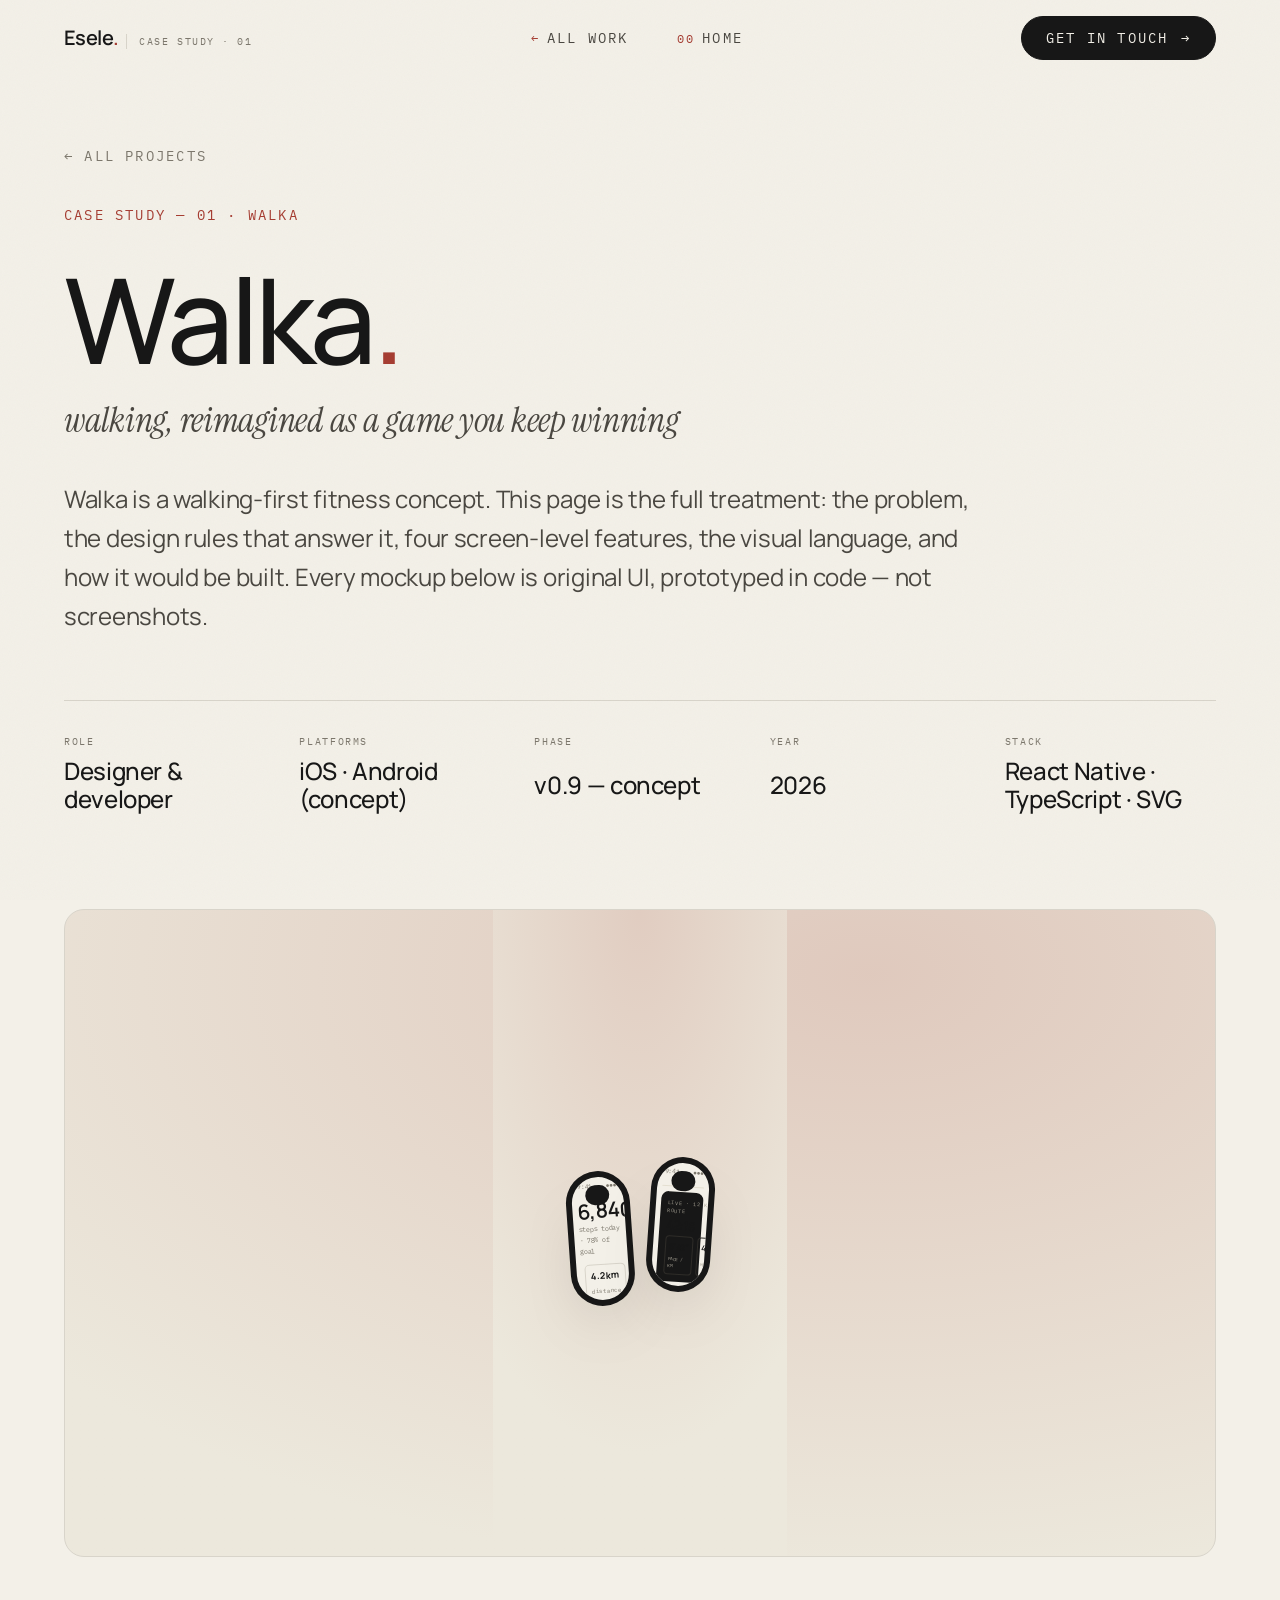
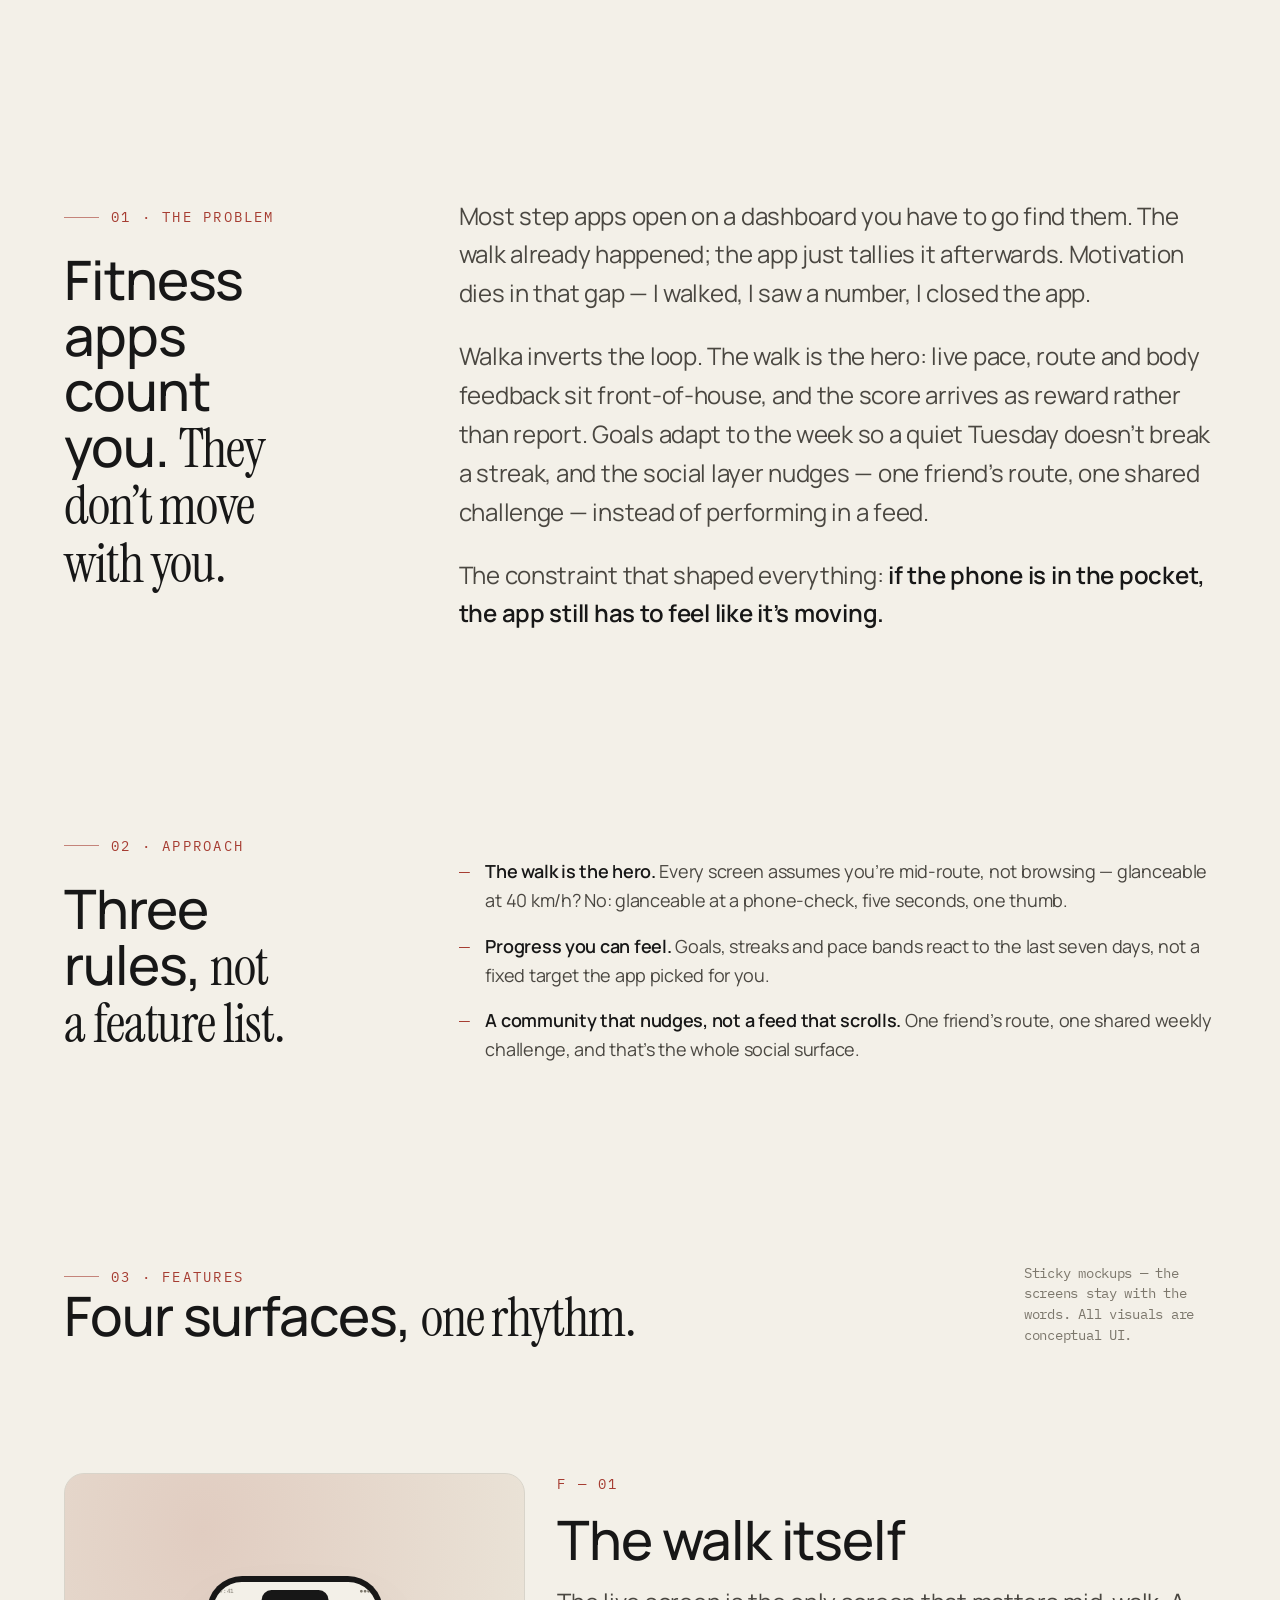
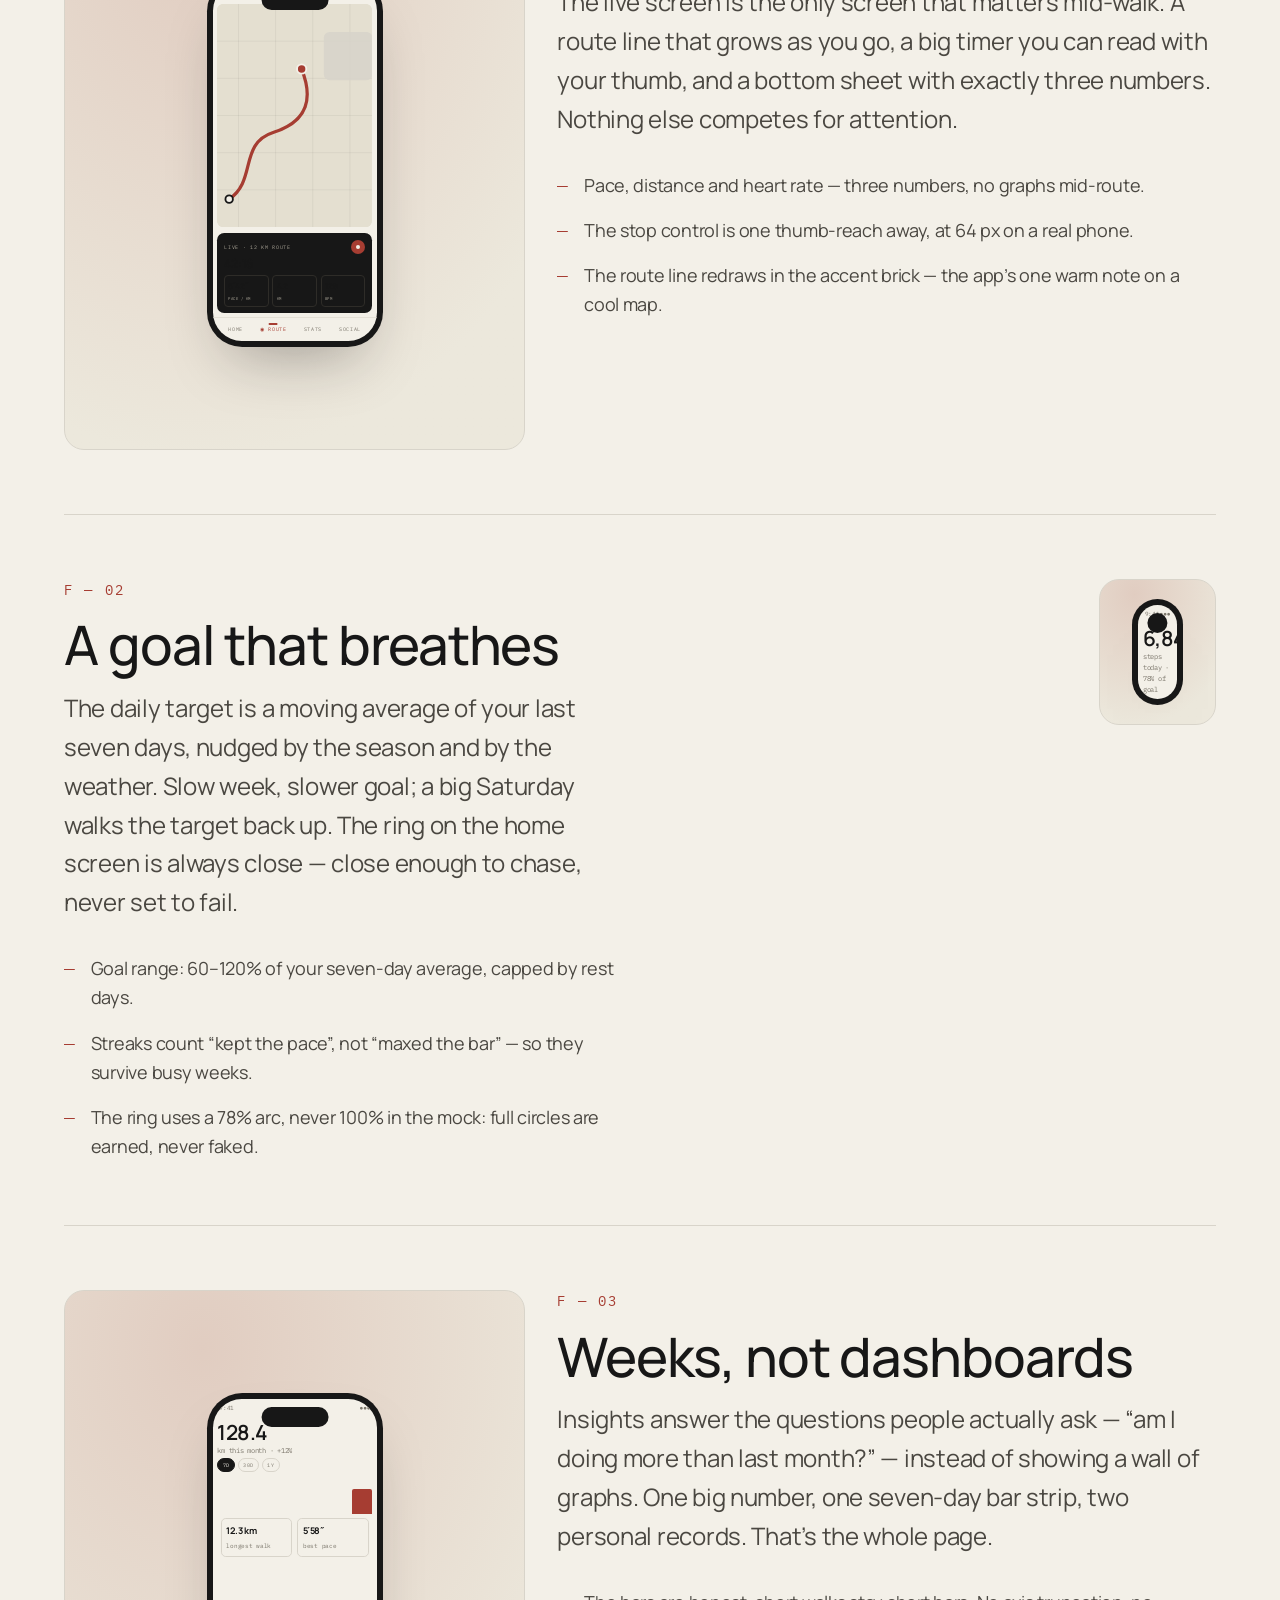
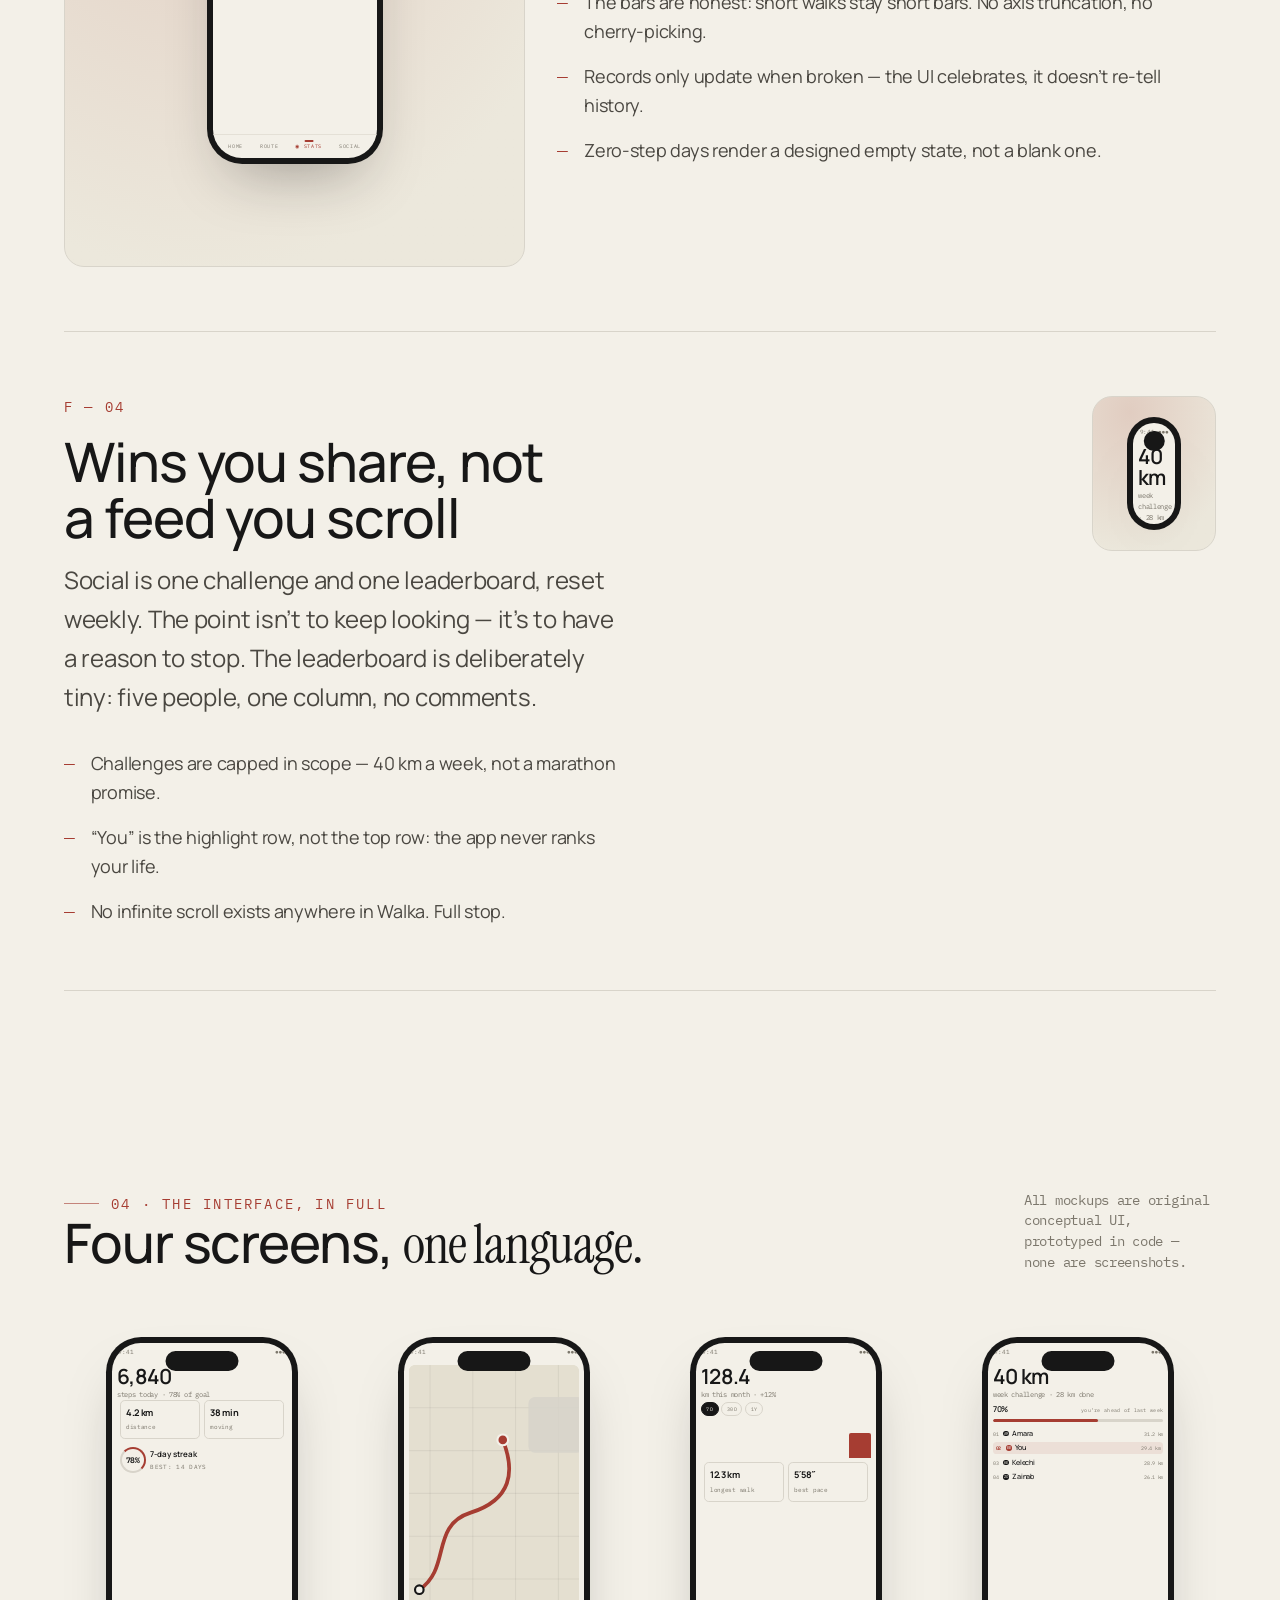
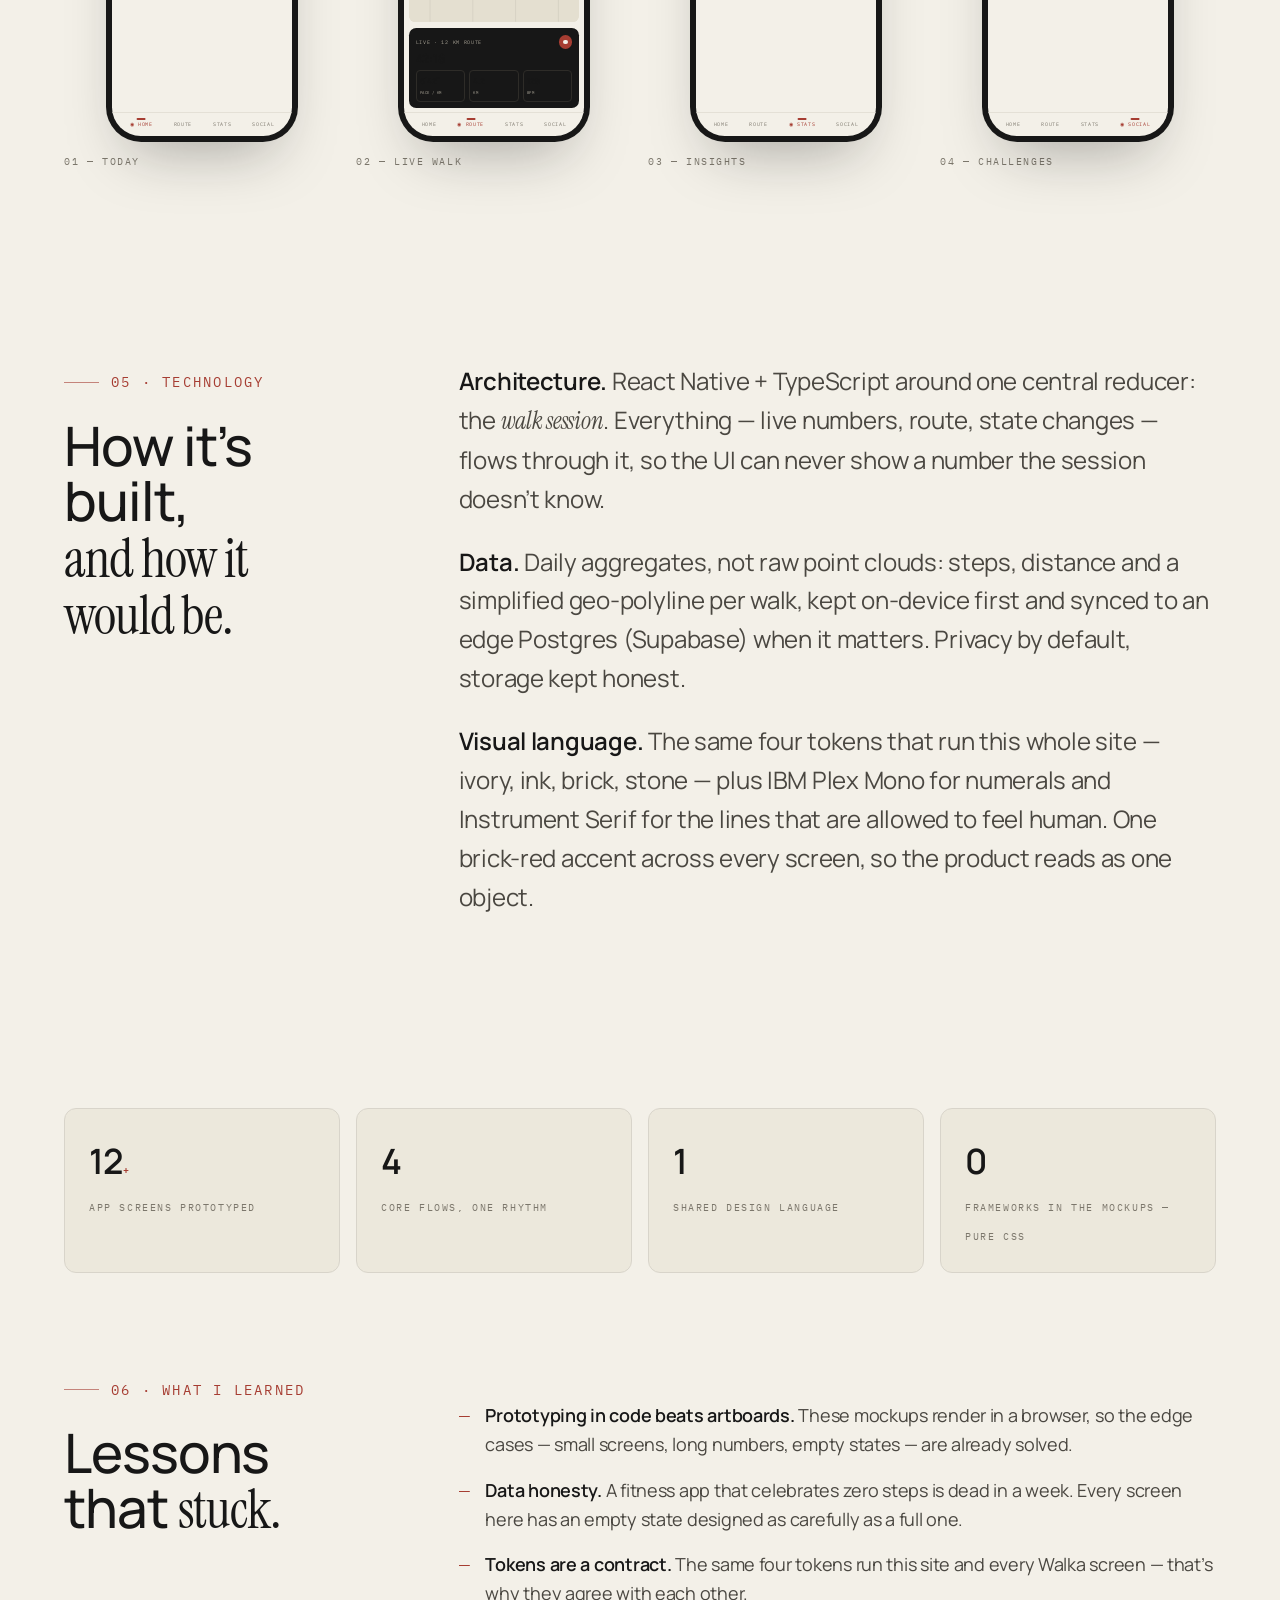
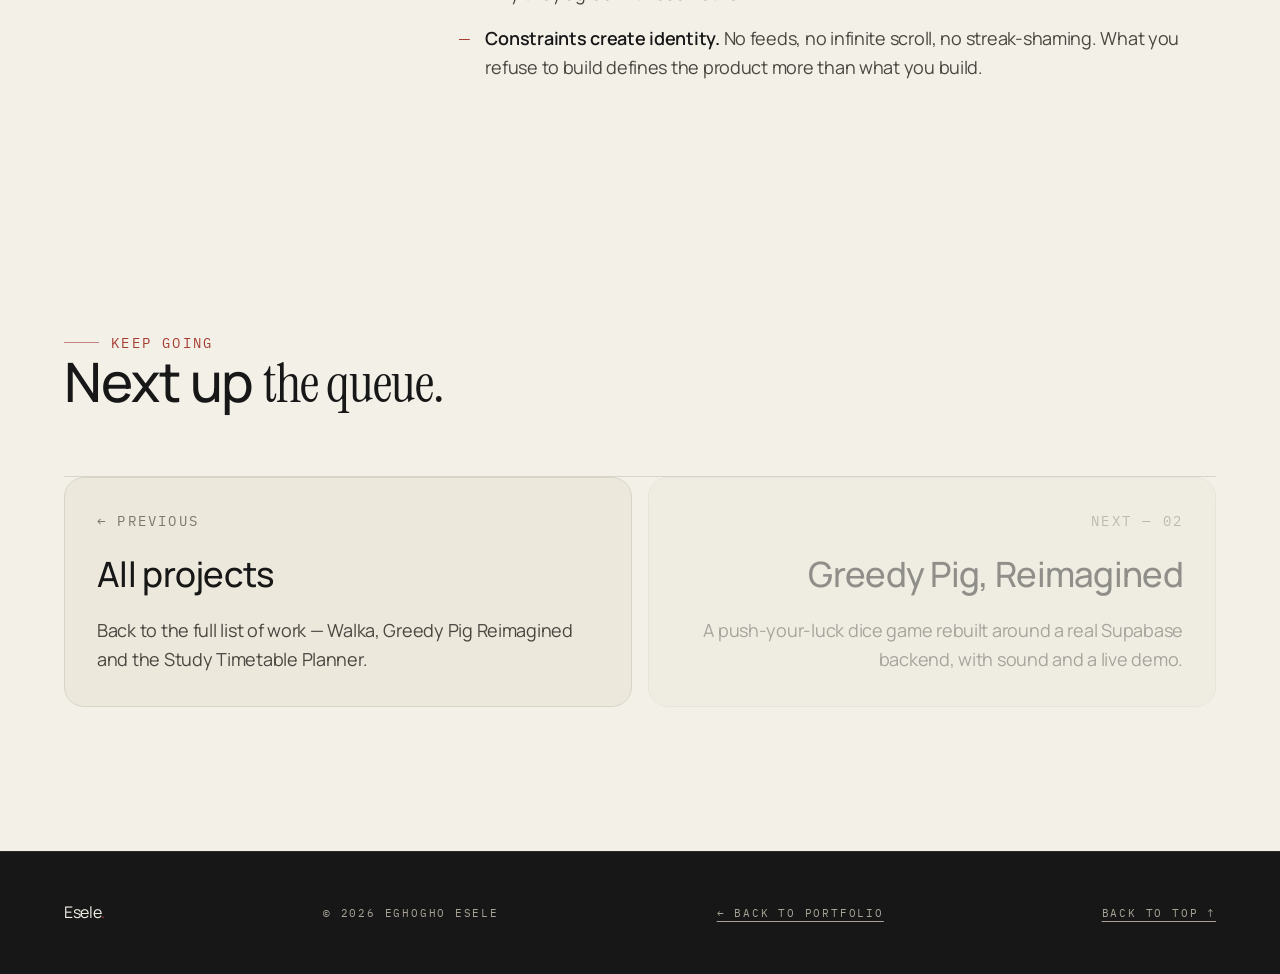
==== walka.html @ 9f73aa6b "Full-portfolio" ====
<!doctype html>
<html lang="en">
<head>
  <meta charset="utf-8">
  <meta name="viewport" content="width=device-width, initial-scale=1">
  <title>Walka — Case Study · Eghogho Esele</title>
  <meta name="description" content="Walka: a walking-first fitness concept. Problem, approach, screen-level features, data language and a build plan — designed and prototyped in code by Eghogho Esele.">
  <meta name="author" content="Eghogho Esele">
  <meta name="theme-color" content="#F3F0E8">
  <meta property="og:title" content="Walka — a case study by Eghogho Esele">
  <meta property="og:description" content="Walking, reimagined as a game you keep winning.">
  <meta property="og:type" content="article">
  <link rel="icon" href="data:image/svg+xml,%3Csvg xmlns='http://www.w3.org/2000/svg' viewBox='0 0 64 64'%3E%3Crect width='64' height='64' rx='14' fill='%23171717'/%3E%3Ctext x='32' y='44' font-family='Georgia,serif' font-size='36' fill='%23F3F0E8' text-anchor='middle'%3EW%3C/text%3E%3Ccircle cx='47' cy='41' r='4' fill='%23A63D32'/%3E%3C/svg%3E">
  <link rel="preconnect" href="https://api.fontshare.com" crossorigin>
  <link rel="preconnect" href="https://fonts.googleapis.com">
  <link rel="preconnect" href="https://fonts.gstatic.com" crossorigin>
  <link href="https://api.fontshare.com/v2/css?f[]=general-sans,100..900" rel="stylesheet">
  <link href="https://fonts.googleapis.com/css2?family=IBM+Plex+Mono:wght@400;500&amp;family=Instrument+Serif&amp;family=Manrope:wght@400..700&amp;display=swap" rel="stylesheet">
  <link rel="stylesheet" href="css/main.css">
  <script src="js/main.js" defer></script>
</head>
<body>
  <a class="skip-link" href="#main">Skip to content</a>

  <!-- ═══════════ NAVIGATION ═══════════ -->
  <header class="nav" id="nav">
    <div class="nav__inner">
      <a class="logo" href="index.html" aria-label="Esele — home">
        <span class="logo__mark">Esele<span class="dot">.</span></span>
        <span class="logo__sub">Case study · 01</span>
      </a>
      <nav class="nav__links" aria-label="Primary">
        <a class="nav__link" href="index.html#work"><span class="n">←</span>All work</a>
        <a class="nav__link" href="index.html"><span class="n">00</span>Home</a>
      </nav>
      <div class="nav__cta">
        <a class="btn btn--sm" href="index.html#contact">Get in touch <span class="btn__arrow">→</span></a>
      </div>
      <button class="nav__burger" aria-expanded="false" aria-controls="menu" aria-label="Open menu">
        <span></span><span></span>
      </button>
    </div>
    <div class="nav__overlay" id="menu">
      <ol class="nav__menu">
        <li><a href="index.html"><span class="n">00</span>Home</a></li>
        <li><a href="index.html#work"><span class="n">01</span>All work</a></li>
        <li><a href="index.html#about"><span class="n">02</span>About</a></li>
        <li><a href="index.html#contact"><span class="n">03</span>Contact</a></li>
      </ol>
      <div class="nav__foot">
        <span data-live="email">hello@yourname.dev</span>
        <span>Walka — case study 01</span>
      </div>
    </div>
  </header>

  <main id="main">
    <!-- ═══════════ CASE-STUDY HERO ═══════════ -->
    <section class="section cs-hero" aria-labelledby="cs-title">
      <div class="container">
        <a class="crumb" href="index.html#work">← All projects</a>
        <div class="cs-hero__head reveal">
          <p class="eyebrow eyebrow--plain">Case study — 01 · Walka</p>
          <h1 id="cs-title">Walka<span class="accent">.</span></h1>
          <p class="cs-hero__sub">walking, reimagined as a game you keep winning</p>
          <p class="cs-hero__lede">Walka is a walking-first fitness concept. This page is the full treatment: the problem, the design rules that answer it, four screen-level features, the visual language, and how it would be built. Every mockup below is original UI, prototyped in code — not screenshots.</p>
        </div>
        <dl class="cs-facts reveal" data-delay="1">
          <div><dt>Role</dt><dd>Designer &amp; developer</dd></div>
          <div><dt>Platforms</dt><dd>iOS · Android (concept)</dd></div>
          <div><dt>Phase</dt><dd>v0.9 — concept</dd></div>
          <div><dt>Year</dt><dd>2026</dd></div>
          <div><dt>Stack</dt><dd>React Native · TypeScript · SVG</dd></div>
        </dl>
        <div class="cs-hero__media reveal" data-delay="2">
          <div class="mocks" aria-hidden="true">
            <div class="device device--tilt-l"><div class="device__screen ui">
              <p class="ui__bar"><span>9:41</span><span>●●●</span></p>
              <div class="ui__hero"><p class="big">6,840</p><p class="cap">steps today · 78% of goal</p></div>
              <div class="ui__row">
                <div class="ui__tile"><b>4.2 km</b><small>distance</small></div>
                <div class="ui__tile"><b>38 min</b><small>moving</small></div>
              </div>
              <div class="ui__row">
                <div class="ui__ring"><span>78%</span></div>
                <div class="ui__row-copy"><b>7-day streak</b><small>best: 14 days</small></div>
              </div>
              <div class="ui__tabs"><span class="on">◉&nbsp;Home</span><span>Route</span><span>Stats</span><span>Social</span></div>
            </div></div>
            <div class="device device--tilt-r"><div class="device__screen ui">
              <p class="ui__bar"><span>9:41</span><span>●●●</span></p>
              <div class="ui__map" aria-hidden="true">
                <svg viewBox="0 0 200 240" preserveAspectRatio="xMidYMid slice">
                  <rect width="200" height="240" fill="#E4DFD0"/>
                  <g stroke="#171717" stroke-opacity=".06">
                    <path d="M0 40h200M0 80h200M0 120h200M0 160h200M0 200h200"/>
                    <path d="M40 0v240M80 0v240M120 0v240M160 0v240"/>
                  </g>
                  <rect x="132" y="30" width="52" height="52" rx="6" fill="#D8D4CA" opacity=".85"/>
                  <path d="M30 210C60 190 40 150 78 138S120 100 108 70" fill="none" stroke="#A63D32" stroke-width="3.5" stroke-linecap="round"/>
                  <circle cx="30" cy="210" r="4" fill="#F3F0E8" stroke="#171717" stroke-width="2"/>
                  <circle cx="108" cy="70" r="5" fill="#A63D32" stroke="#F3F0E8" stroke-width="2"/>
                </svg>
              </div>
              <div class="ui__sheet">
                <div class="ui__sheet-top"><span class="ui__meta">live · 12 km route</span><span class="ui__stop"></span></div>
                <p class="t">42:18</p>
                <div class="ui__stats">
                  <div><b>6′42″</b><small>pace / km</small></div>
                  <div><b>4.2</b><small>km</small></div>
                  <div><b>128</b><small>bpm</small></div>
                </div>
              </div>
            </div></div>
          </div>
        </div>
      </div>
    </section>

    <!-- ═══════════ 01 · PROBLEM ═══════════ -->
    <section class="section section--tight">
      <div class="container">
        <div class="split reveal">
          <div class="split__label">
            <p class="eyebrow">01 · The problem</p>
            <h3>Fitness apps count you. <span class="serif">They don’t move with you.</span></h3>
          </div>
          <div class="split__body">
            <p>Most step apps open on a dashboard you have to go find them. The walk already happened; the app just tallies it afterwards. Motivation dies in that gap — I walked, I saw a number, I closed the app.</p>
            <p>Walka inverts the loop. The walk is the hero: live pace, route and body feedback sit front-of-house, and the score arrives as reward rather than report. Goals adapt to the week so a quiet Tuesday doesn’t break a streak, and the social layer nudges — one friend’s route, one shared challenge — instead of performing in a feed.</p>
            <p>The constraint that shaped everything: <strong>if the phone is in the pocket, the app still has to feel like it’s moving.</strong></p>
          </div>
        </div>
      </div>
    </section>

    <!-- ═══════════ 02 · APPROACH ═══════════ -->
    <section class="section section--tight">
      <div class="container">
        <div class="split reveal">
          <div class="split__label">
            <p class="eyebrow">02 · Approach</p>
            <h3>Three rules, <span class="serif">not a feature list.</span></h3>
          </div>
          <div class="split__body">
            <ul class="points">
              <li><span><strong>The walk is the hero.</strong> Every screen assumes you’re mid-route, not browsing — glanceable at 40&nbsp;km/h? No: glanceable at a phone-check, five seconds, one thumb.</span></li>
              <li><span><strong>Progress you can feel.</strong> Goals, streaks and pace bands react to the last seven days, not a fixed target the app picked for you.</span></li>
              <li><span><strong>A community that nudges, not a feed that scrolls.</strong> One friend’s route, one shared weekly challenge, and that’s the whole social surface.</span></li>
            </ul>
          </div>
        </div>
      </div>
    </section>

    <!-- ═══════════ 03 · FEATURES ═══════════ -->
    <section class="section section--tight" aria-label="Features">
      <div class="container">
        <div class="head reveal">
          <div>
            <p class="eyebrow">03 · Features</p>
            <h2>Four surfaces, <span class="serif">one rhythm.</span></h2>
          </div>
          <p class="head__note">Sticky mockups — the screens stay with the words. All visuals are conceptual UI.</p>
        </div>

        <!-- F1 — Live tracking -->
        <div class="feature reveal">
          <div class="feature__media">
            <div class="stage">
              <div class="device" aria-hidden="true"><div class="device__screen ui">
                <p class="ui__bar"><span>9:41</span><span>●●●</span></p>
                <div class="ui__map" aria-hidden="true">
                  <svg viewBox="0 0 200 240" preserveAspectRatio="xMidYMid slice">
                    <rect width="200" height="240" fill="#E4DFD0"/>
                    <g stroke="#171717" stroke-opacity=".06">
                      <path d="M0 40h200M0 80h200M0 120h200M0 160h200M0 200h200"/>
                      <path d="M40 0v240M80 0v240M120 0v240M160 0v240"/>
                    </g>
                    <rect x="132" y="30" width="52" height="52" rx="6" fill="#D8D4CA" opacity=".85"/>
                    <path d="M30 210C60 190 40 150 78 138S120 100 108 70" fill="none" stroke="#A63D32" stroke-width="3.5" stroke-linecap="round"/>
                    <circle cx="30" cy="210" r="4" fill="#F3F0E8" stroke="#171717" stroke-width="2"/>
                    <circle cx="108" cy="70" r="5" fill="#A63D32" stroke="#F3F0E8" stroke-width="2"/>
                  </svg>
                </div>
                <div class="ui__sheet">
                  <div class="ui__sheet-top"><span class="ui__meta">live · 12 km route</span><span class="ui__stop"></span></div>
                  <p class="t">42:18</p>
                  <div class="ui__stats">
                    <div><b>6′42″</b><small>pace / km</small></div>
                    <div><b>4.2</b><small>km</small></div>
                    <div><b>128</b><small>bpm</small></div>
                  </div>
                </div>
                <div class="ui__tabs"><span>Home</span><span class="on">◉&nbsp;Route</span><span>Stats</span><span>Social</span></div>
              </div></div>
            </div>
          </div>
          <div class="feature__copy">
            <p class="idx">F — 01</p>
            <h3>The walk itself</h3>
            <p>The live screen is the only screen that matters mid-walk. A route line that grows as you go, a big timer you can read with your thumb, and a bottom sheet with exactly three numbers. Nothing else competes for attention.</p>
            <ul class="points">
              <li><span>Pace, distance and heart rate — three numbers, no graphs mid-route.</span></li>
              <li><span>The stop control is one thumb-reach away, at 64&nbsp;px on a real phone.</span></li>
              <li><span>The route line redraws in the accent brick — the app’s one warm note on a cool map.</span></li>
            </ul>
          </div>
        </div>

        <!-- F2 — Adaptive goals -->
        <div class="feature feature--reverse reveal">
          <div class="feature__media">
            <div class="stage">
              <div class="device" aria-hidden="true"><div class="device__screen ui">
                <p class="ui__bar"><span>9:41</span><span>●●●</span></p>
                <div class="ui__hero"><p class="big">6,840</p><p class="cap">steps today · 78% of goal</p></div>
                <div class="ui__row">
                  <div class="ui__tile"><b>4.2 km</b><small>distance</small></div>
                  <div class="ui__tile"><b>38 min</b><small>moving</small></div>
                </div>
                <div class="ui__row">
                  <div class="ui__ring"><span>78%</span></div>
                  <div class="ui__row-copy"><b>7-day streak</b><small>best: 14 days</small></div>
                </div>
                <div class="ui__tabs"><span class="on">◉&nbsp;Home</span><span>Route</span><span>Stats</span><span>Social</span></div>
              </div></div>
            </div>
          </div>
          <div class="feature__copy">
            <p class="idx">F — 02</p>
            <h3>A goal that breathes</h3>
            <p>The daily target is a moving average of your last seven days, nudged by the season and by the weather. Slow week, slower goal; a big Saturday walks the target back up. The ring on the home screen is always close — close enough to chase, never set to fail.</p>
            <ul class="points">
              <li><span>Goal range: 60–120% of your seven-day average, capped by rest days.</span></li>
              <li><span>Streaks count “kept the pace”, not “maxed the bar” — so they survive busy weeks.</span></li>
              <li><span>The ring uses a 78% arc, never 100% in the mock: full circles are earned, never faked.</span></li>
            </ul>
          </div>
        </div>

        <!-- F3 — Insights -->
        <div class="feature reveal">
          <div class="feature__media">
            <div class="stage">
              <div class="device" aria-hidden="true"><div class="device__screen ui">
                <p class="ui__bar"><span>9:41</span><span>●●●</span></p>
                <div class="ui__hero"><p class="big">128.4</p><p class="cap">km this month · +12%</p></div>
                <div class="ui__chips" aria-hidden="true"><span class="on">7d</span><span>30d</span><span>1y</span></div>
                <div class="ui__chart" aria-hidden="true">
                  <i style="height:38%"></i><i style="height:64%"></i><i style="height:24%"></i><i style="height:82%"></i><i style="height:52%"></i><i style="height:96%"></i><i class="now" style="height:70%"></i>
                </div>
                <div class="ui__row">
                  <div class="ui__tile"><b>12.3 km</b><small>longest walk</small></div>
                  <div class="ui__tile"><b>5′58″</b><small>best pace</small></div>
                </div>
                <div class="ui__tabs"><span>Home</span><span>Route</span><span class="on">◉&nbsp;Stats</span><span>Social</span></div>
              </div></div>
            </div>
          </div>
          <div class="feature__copy">
            <p class="idx">F — 03</p>
            <h3>Weeks, not dashboards</h3>
            <p>Insights answer the questions people actually ask — “am I doing more than last month?” — instead of showing a wall of graphs. One big number, one seven-day bar strip, two personal records. That’s the whole page.</p>
            <ul class="points">
              <li><span>The bars are honest: short walks stay short bars. No axis truncation, no cherry-picking.</span></li>
              <li><span>Records only update when broken — the UI celebrates, it doesn’t re-tell history.</span></li>
              <li><span>Zero-step days render a designed empty state, not a blank one.</span></li>
            </ul>
          </div>
        </div>

        <!-- F4 — Social -->
        <div class="feature feature--reverse reveal">
          <div class="feature__media">
            <div class="stage">
              <div class="device" aria-hidden="true"><div class="device__screen ui">
                <p class="ui__bar"><span>9:41</span><span>●●●</span></p>
                <div class="ui__hero"><p class="big">40 km</p><p class="cap">week challenge · 28 km done</p></div>
                <div class="ui__prog" aria-hidden="true"><div class="lbl"><b>70%</b><span>you’re ahead of last week</span></div><div class="ui__line"></div></div>
                <div class="ui__chips" aria-hidden="true"><span class="on">Challenge</span><span>Friends</span></div>
                <ul class="ui__lb" aria-hidden="true">
                  <li><span class="r">01</span><span class="ini">AM</span><span class="nm">Amara</span><span class="km">31.2 km</span></li>
                  <li><span class="r">02</span><span class="ini">KE</span><span class="nm">Kelechi</span><span class="km">29.8 km</span></li>
                  <li class="you"><span class="r">03</span><span class="ini">EE</span><span class="nm">You</span><span class="km">28.4 km</span></li>
                  <li><span class="r">04</span><span class="ini">ZO</span><span class="nm">Zainab</span><span class="km">26.1 km</span></li>
                </ul>
                <div class="ui__tabs"><span>Home</span><span>Route</span><span>Stats</span><span class="on">◉&nbsp;Social</span></div>
              </div></div>
            </div>
          </div>
          <div class="feature__copy">
            <p class="idx">F — 04</p>
            <h3>Wins you share, not a feed you scroll</h3>
            <p>Social is one challenge and one leaderboard, reset weekly. The point isn’t to keep looking — it’s to have a reason to stop. The leaderboard is deliberately tiny: five people, one column, no comments.</p>
            <ul class="points">
              <li><span>Challenges are capped in scope — 40&nbsp;km a week, not a marathon promise.</span></li>
              <li><span>“You” is the highlight row, not the top row: the app never ranks your life.</span></li>
              <li><span>No infinite scroll exists anywhere in Walka. Full stop.</span></li>
            </ul>
          </div>
        </div>
      </div>
    </section>

    <!-- ═══════════ 04 · SCREEN GALLERY ═══════════ -->
    <section class="section section--tight" aria-label="Screen gallery">
      <div class="container">
        <div class="head reveal">
          <div>
            <p class="eyebrow">04 · The interface, in full</p>
            <h2>Four screens, <span class="serif">one language.</span></h2>
          </div>
          <p class="head__note">All mockups are original conceptual UI, prototyped in code — none are screenshots.</p>
        </div>
        <div class="gallery reveal">
          <figure aria-hidden="true">
            <div class="device"><div class="device__screen ui">
              <p class="ui__bar"><span>9:41</span><span>●●●</span></p>
              <div class="ui__hero"><p class="big">6,840</p><p class="cap">steps today · 78% of goal</p></div>
              <div class="ui__row"><div class="ui__tile"><b>4.2 km</b><small>distance</small></div><div class="ui__tile"><b>38 min</b><small>moving</small></div></div>
              <div class="ui__row"><div class="ui__ring"><span>78%</span></div><div class="ui__row-copy"><b>7-day streak</b><small>best: 14 days</small></div></div>
              <div class="ui__tabs"><span class="on">◉&nbsp;Home</span><span>Route</span><span>Stats</span><span>Social</span></div>
            </div></div>
            <figcaption>01 — Today</figcaption>
          </figure>
          <figure aria-hidden="true">
            <div class="device"><div class="device__screen ui">
              <p class="ui__bar"><span>9:41</span><span>●●●</span></p>
              <div class="ui__map" aria-hidden="true">
                <svg viewBox="0 0 200 240" preserveAspectRatio="xMidYMid slice">
                  <rect width="200" height="240" fill="#E4DFD0"/>
                  <g stroke="#171717" stroke-opacity=".06">
                    <path d="M0 40h200M0 80h200M0 120h200M0 160h200M0 200h200"/>
                    <path d="M40 0v240M80 0v240M120 0v240M160 0v240"/>
                  </g>
                  <rect x="132" y="30" width="52" height="52" rx="6" fill="#D8D4CA" opacity=".85"/>
                  <path d="M30 210C60 190 40 150 78 138S120 100 108 70" fill="none" stroke="#A63D32" stroke-width="3.5" stroke-linecap="round"/>
                  <circle cx="30" cy="210" r="4" fill="#F3F0E8" stroke="#171717" stroke-width="2"/>
                  <circle cx="108" cy="70" r="5" fill="#A63D32" stroke="#F3F0E8" stroke-width="2"/>
                </svg>
              </div>
              <div class="ui__sheet">
                <div class="ui__sheet-top"><span class="ui__meta">live · 12 km route</span><span class="ui__stop"></span></div>
                <p class="t">42:18</p>
                <div class="ui__stats">
                  <div><b>6′42″</b><small>pace / km</small></div><div><b>4.2</b><small>km</small></div><div><b>128</b><small>bpm</small></div>
                </div>
              </div>
              <div class="ui__tabs"><span>Home</span><span class="on">◉&nbsp;Route</span><span>Stats</span><span>Social</span></div>
            </div></div>
            <figcaption>02 — Live walk</figcaption>
          </figure>
          <figure aria-hidden="true">
            <div class="device"><div class="device__screen ui">
              <p class="ui__bar"><span>9:41</span><span>●●●</span></p>
              <div class="ui__hero"><p class="big">128.4</p><p class="cap">km this month · +12%</p></div>
              <div class="ui__chips" aria-hidden="true"><span class="on">7d</span><span>30d</span><span>1y</span></div>
              <div class="ui__chart" aria-hidden="true">
                <i style="height:38%"></i><i style="height:64%"></i><i style="height:24%"></i><i style="height:82%"></i><i style="height:52%"></i><i style="height:96%"></i><i class="now" style="height:70%"></i>
              </div>
              <div class="ui__row"><div class="ui__tile"><b>12.3 km</b><small>longest walk</small></div><div class="ui__tile"><b>5′58″</b><small>best pace</small></div></div>
              <div class="ui__tabs"><span>Home</span><span>Route</span><span class="on">◉&nbsp;Stats</span><span>Social</span></div>
            </div></div>
            <figcaption>03 — Insights</figcaption>
          </figure>
          <figure aria-hidden="true">
            <div class="device"><div class="device__screen ui">
              <p class="ui__bar"><span>9:41</span><span>●●●</span></p>
              <div class="ui__hero"><p class="big">40 km</p><p class="cap">week challenge · 28 km done</p></div>
              <div class="ui__prog" aria-hidden="true"><div class="lbl"><b>70%</b><span>you’re ahead of last week</span></div><div class="ui__line"></div></div>
              <ul class="ui__lb" aria-hidden="true">
                <li><span class="r">01</span><span class="ini">AM</span><span class="nm">Amara</span><span class="km">31.2 km</span></li>
                <li class="you"><span class="r">02</span><span class="ini">EE</span><span class="nm">You</span><span class="km">29.4 km</span></li>
                <li><span class="r">03</span><span class="ini">KE</span><span class="nm">Kelechi</span><span class="km">28.9 km</span></li>
                <li><span class="r">04</span><span class="ini">ZO</span><span class="nm">Zainab</span><span class="km">26.1 km</span></li>
              </ul>
              <div class="ui__tabs"><span>Home</span><span>Route</span><span>Stats</span><span class="on">◉&nbsp;Social</span></div>
            </div></div>
            <figcaption>04 — Challenges</figcaption>
          </figure>
        </div>
      </div>
    </section>

    <!-- ═══════════ 05 · TECHNOLOGY ═══════════ -->
    <section class="section section--tight">
      <div class="container">
        <div class="split reveal">
          <div class="split__label">
            <p class="eyebrow">05 · Technology</p>
            <h3>How it’s built, <span class="serif">and how it would be.</span></h3>
          </div>
          <div class="split__body">
            <p><strong>Architecture.</strong> React Native + TypeScript around one central reducer: the <em>walk session</em>. Everything — live numbers, route, state changes — flows through it, so the UI can never show a number the session doesn’t know.</p>
            <p><strong>Data.</strong> Daily aggregates, not raw point clouds: steps, distance and a simplified geo-polyline per walk, kept on-device first and synced to an edge Postgres (Supabase) when it matters. Privacy by default, storage kept honest.</p>
            <p><strong>Visual language.</strong> The same four tokens that run this whole site — ivory, ink, brick, stone — plus IBM Plex Mono for numerals and Instrument Serif for the lines that are allowed to feel human. One brick-red accent across every screen, so the product reads as one object.</p>
          </div>
        </div>
      </div>
    </section>

    <!-- ═══════════ 06 · WHAT I LEARNED ═══════════ -->
    <section class="section section--tight">
      <div class="container">
        <div class="stats reveal" aria-label="By the numbers">
          <div class="stat"><b>12<span class="accent">+</span></b><span>App screens prototyped</span></div>
          <div class="stat"><b>4</b><span>Core flows, one rhythm</span></div>
          <div class="stat"><b>1</b><span>Shared design language</span></div>
          <div class="stat"><b>0</b><span>Frameworks in the mockups — pure CSS</span></div>
        </div>
        <div class="split reveal" data-delay="1" style="margin-top:var(--sp-9)">
          <div class="split__label">
            <p class="eyebrow">06 · What I learned</p>
            <h3>Lessons that <span class="serif">stuck.</span></h3>
          </div>
          <div class="split__body">
            <ul class="points">
              <li><span><strong>Prototyping in code beats artboards.</strong> These mockups render in a browser, so the edge cases — small screens, long numbers, empty states — are already solved.</span></li>
              <li><span><strong>Data honesty.</strong> A fitness app that celebrates zero steps is dead in a week. Every screen here has an empty state designed as carefully as a full one.</span></li>
              <li><span><strong>Tokens are a contract.</strong> The same four tokens run this site and every Walka screen — that’s why they agree with each other.</span></li>
              <li><span><strong>Constraints create identity.</strong> No feeds, no infinite scroll, no streak-shaming. What you refuse to build defines the product more than what you build.</span></li>
            </ul>
          </div>
        </div>
      </div>
    </section>

    <!-- ═══════════ NEXT / PREVIOUS NAV ═══════════ -->
    <section class="section" aria-label="Project navigation">
      <div class="container">
        <div class="head reveal">
          <div>
            <p class="eyebrow">Keep going</p>
            <h2>Next up <span class="serif">the queue.</span></h2>
          </div>
        </div>
        <nav class="cs-nav reveal" aria-label="Project navigation">
          <a class="cs-nav__link" href="index.html#work">
            <p class="tag">← Previous</p>
            <h3>All projects</h3>
            <p class="card__desc">Back to the full list of work — Walka, Greedy Pig Reimagined and the Study Timetable Planner.</p>
          </a>
          <a class="cs-nav__link cs-nav__next" data-live="greedypig" href="#">
            <p class="tag">Next — 02</p>
            <h3>Greedy Pig, Reimagined</h3>
            <p class="card__desc">A push-your-luck dice game rebuilt around a real Supabase backend, with sound and a live demo.</p>
          </a>
        </nav>
      </div>
    </section>
  </main>

  <!-- ═══════════ FOOTER ═══════════ -->
  <footer class="footer">
    <div class="container">
      <div class="footer__inner">
        <p class="footer__brand">Esele<span class="dot">.</span></p>
        <p>© <span data-year>2026</span> Eghogho Esele</p>
        <p><a href="index.html">← Back to portfolio</a></p>
        <a href="#nav">Back to top ↑</a>
      </div>
    </div>
  </footer>
</body>
</html>
---- css/main.css ----
/* ==========================================================================
   EGHOGHO ESELE — Portfolio · Design System
   A single source of truth for every page. Two files share this:
   index.html (home) and walka.html (case study).
   --------------------------------------------------------------------------
   Sections
   01  Tokens (colour / type / space / radius / shadow / motion)
   02  Reset & base
   03  Typography utilities
   04  Layout & primitives (container, section, buttons, labels, hairlines)
   05  Navigation (desktop + mobile overlay)
   06  Hero
   07  About
   08  Projects (list + cards + device mockups)
   09  Skills / interests
   10  Education
   11  Experience timeline
   12  Contact + socials + footer
   13  Walka case-study specifics
   14  Motion (scroll reveal, hover, focus, reduced-motion)
   15  Responsive art direction
   ========================================================================== */


/* ==========================================================================
   01 · TOKENS
   ========================================================================== */
:root{
  /* ---- Colour · warm editorial system ---- */
  --bg:            #F3F0E8;   /* primary background · warm ivory */
  --bg-2:         #ECE8DC;   /* secondary background · deeper ivory */
  --bg-3:         #E4DfD0;   /* muted surface · raised cards */
  --ink:          #171717;   /* primary text · deep charcoal */
  --ink-soft:     #4A4741;   /* secondary text */
  --ink-faint:    #7C776C;   /* tertiary / meta text */
  --accent:       #A63D32;   /* brick red · the single accent */
  --accent-soft:  #C2564A;   /* lighter accent (hover on light) */
  --accent-deep:  #7A2A21;   /* deep accent (hover on dark / pressed) */
  --line:         #D8D4CA;   /* stone · hairlines on light */
  --line-soft:    #E4E0D6;   /* softer hairline */
  --line-dark:    #2E2C28;   /* hairline on dark */
  --on-dark:      #F3F0E8;    /* text on ink */
  --on-dark-soft: #A8A396;    /* secondary text on ink */
  --on-dark-faint:#6E6A60;

  /* ---- Typography ---- */
  --font-display: "General Sans", "Satoshi", "Manrope", ui-sans-serif, system-ui, sans-serif;
  --font-body:    "Manrope", ui-sans-serif, system-ui, -apple-system, sans-serif;
  --font-serif:   "Instrument Serif", "Georgia", serif;
  --font-mono:    "IBM Plex Mono", ui-monospace, "SFMono-Regular", monospace;

  /* Fluid scale */
  --step--1: clamp(0.75rem, 0.72rem + 0.18vw, 0.875rem);   /* meta / labels */
  --step-0:  clamp(1rem,  0.94rem + 0.30vw, 1.125rem);     /* body */
  --step-1:  clamp(1.25rem, 1.15rem + 0.5vw, 1.5rem);      /* subheads */
  --step-2:  clamp(1.6rem, 1.3rem + 1.1vw, 2.25rem);       /* h3 */
  --step-3:  clamp(2.15rem, 1.6rem + 2.4vw, 3.4rem);       /* h2 / section */
  --step-4:  clamp(2.75rem, 1.9rem + 4.2vw, 5.25rem);      /* h1 / hero */
  --step-5:  clamp(3.6rem, 2.2rem + 6.5vw, 7.5rem);        /* display splash */

  /* ---- Rhythm ---- */
  --lh-display: 1.02;
  --lh-tight:   1.15;
  --lh-body:    1.62;
  --lh-mono:    1.5;
  --ls-display: -0.02em;
  --ls-tight:   -0.015em;
  --ls-label:   0.16em;

  /* ---- Space (4px base) ---- */
  --sp-1: 0.25rem;
  --sp-2: 0.5rem;
  --sp-3: 0.75rem;
  --sp-4: 1rem;
  --sp-5: 1.5rem;
  --sp-6: 2rem;
  --sp-7: 3rem;
  --sp-8: 4rem;
  --sp-9: 6rem;
  --sp-10: 8.5rem;

  /* ---- Layout ---- */
  --measure: 68ch;
  --content: 80rem;
  --gutter: clamp(1.5rem, 5vw, 4rem);
  --section-y: clamp(5rem, 12vw, 9rem);

  /* ---- Shape ---- */
  --r-none: 0;
  --r-xs: 3px;
  --r-sm: 6px;
  --r-md: 12px;
  --r-lg: 20px;
  --r-full: 999px;

  /* ---- Elevation ---- */
  --shadow-sm: 0 1px 2px rgba(23,23,23,.06), 0 2px 6px rgba(23,23,23,.05);
  --shadow:    0 10px 30px -12px rgba(23,23,23,.22);
  --shadow-lg: 0 30px 60px -24px rgba(23,23,23,.35);

  /* ---- Motion ---- */
  --ease-out:   cubic-bezier(.19,1,.22,1);
  --ease-in-out:cubic-bezier(.65,0,.35,1);
  --ease-expo:  cubic-bezier(.16,1,.3,1);
  --dur-fast: 160ms;
  --dur:    320ms;
  --dur-slow:640ms;
}


/* ==========================================================================
   02 · RESET & BASE
   ========================================================================== */
*,*::before,*::after{box-sizing:border-box;margin:0;padding:0;}
html{
  -webkit-text-size-adjust:100%;
  scroll-behavior:smooth;
  scroll-padding-top: 6.5rem;
  -webkit-font-smoothing:antialiased;
  text-rendering:optimizeLegibility;
}
body{
  font-family:var(--font-body);
  font-size:var(--step-0);
  line-height:var(--lh-body);
  color:var(--ink);
  background:var(--bg);
  font-weight:400;
  letter-spacing:var(--ls-tight);
  overflow-x:hidden;
  -webkit-font-smoothing:antialiased;
}
img,svg,video{display:block;max-width:100%;}
ul[role="list"],ol[role="list"]{list-style:none;}
a{color:inherit;text-decoration:none;}
button{font:inherit;color:inherit;background:none;border:none;cursor:pointer;}
::selection{background:var(--accent);color:var(--bg);}

/* Grain — a hair of texture over the whole canvas (restrained) */
body::after{
  content:"";
  position:fixed; inset:0;
  z-index:9999;
  pointer-events:none;
  opacity:.035;
  mix-blend-mode:multiply;
  background-image:url("data:image/svg+xml,%3Csvg xmlns='http://www.w3.org/2000/svg' width='160' height='160'%3E%3Cfilter id='n'%3E%3CfeTurbulence type='fractalNoise' baseFrequency='0.85' numOctaves='3' stitchTiles='stitch'/%3E%3C/filter%3E%3Crect width='100%25' height='100%25' filter='url(%23n)'/%3E%3C/svg%3E");
}

/* Skip link */
.skip-link{
  position:fixed; top:var(--sp-4); left:var(--sp-4);
  z-index:100;
  padding:var(--sp-3) var(--sp-5);
  background:var(--ink); color:var(--bg);
  font-family:var(--font-mono); font-size:var(--step--1);
  border-radius:var(--r-sm);
  transform:translateY(-160%);
  transition:transform var(--dur) var(--ease-out);
}
.skip-link:focus{transform:translateY(0);}


/* ==========================================================================
   03 · TYPOGRAPHY UTILITIES
   ========================================================================== */
h1,h2,h3,h4{
  font-family:var(--font-display);
  font-weight:500;
  line-height:var(--lh-display);
  letter-spacing:var(--ls-display);
  text-wrap:balance;
}
p{max-width:var(--measure);}
.serif{font-family:var(--font-serif);font-weight:400;}
.mono{font-family:var(--font-mono);}
.eyebrow{
  font-family:var(--font-mono);
  font-size:var(--step--1);
  letter-spacing:var(--ls-label);
  text-transform:uppercase;
  color:var(--accent);
  display:inline-flex; align-items:center; gap:var(--sp-3);
}
.eyebrow::before{content:"";width:2.2rem;height:1px;background:var(--accent);opacity:.6;}
.eyebrow--plain::before{display:none;}

/* Accent word treatment — an editorial flourish */
.wordmark{font-family:var(--font-serif);font-weight:400;font-style:italic;}
.accent{color:var(--accent);}


/* ==========================================================================
   04 · LAYOUT & PRIMITIVES
   ========================================================================== */
.container{
  width:min(var(--content), 100% - (var(--gutter) * 2));
  margin-inline:auto;
}
.container--wide{width:min(96rem, 100% - (var(--gutter)*2));margin-inline:auto;}
.section{padding-block:var(--section-y);position:relative;}
.section--tight{padding-block:clamp(3.5rem,8vw,6rem);}
.head{
  display:flex; align-items:flex-end; justify-content:space-between;
  gap:var(--sp-5); flex-wrap:wrap;
  margin-bottom:var(--sp-8);
}
.head h2{font-size:var(--step-3);}
.head .head__note{
  font-family:var(--font-mono);
  font-size:var(--step--1);
  color:var(--ink-faint);
  max-width:24ch; line-height:var(--lh-mono);
}

/* hairline rule */
.rule{height:1px;background:var(--line);border:none;}
.rule--accent{background:var(--accent);}

/* ---------- Buttons ---------- */
.btn{
  display:inline-flex; align-items:center; gap:var(--sp-3);
  font-family:var(--font-mono);
  font-size:var(--step--1);
  letter-spacing:var(--ls-label);
  text-transform:uppercase;
  height:3.25rem;
  padding-inline:var(--sp-6);
  border-radius:var(--r-full);
  border:1px solid var(--ink);
  background:var(--ink);
  color:var(--bg);
  position:relative;
  overflow:hidden;
  transition:transform var(--dur-fast) var(--ease-out),
             background var(--dur-fast) var(--ease-out),
             color var(--dur-fast) var(--ease-out),
             border-color var(--dur-fast) var(--ease-out);
  will-change:transform;
}
.btn .btn__arrow{transition:transform var(--dur) var(--ease-out);}
.btn:hover{background:var(--accent);border-color:var(--accent);color:#fff;}
.btn:hover .btn__arrow{transform:translateX(4px);}
.btn:active{transform:translateY(1px);}

.btn--ghost{
  background:transparent; color:var(--ink); border-color:var(--ink);
}
.btn--ghost:hover{background:var(--ink);color:var(--bg);border-color:var(--ink);}
.btn--ghost:hover .btn__arrow{transform:translateX(4px);}

.btn--accent{background:var(--accent);border-color:var(--accent);color:#fff;}
.btn--accent:hover{background:var(--accent-deep);border-color:var(--accent-deep);}

/* On-dark variants */
.btn--light{background:var(--bg);border-color:var(--bg);color:var(--ink);}
.btn--light:hover{background:var(--accent);border-color:var(--accent);color:#fff;}
.btn--ghost-light{background:transparent;color:var(--on-dark);border-color:var(--line-dark);}
.btn--ghost-light:hover{background:var(--on-dark);color:var(--ink);border-color:var(--on-dark);}

.btn--sm{height:2.75rem;padding-inline:var(--sp-5);}
.btn:disabled{opacity:.4;cursor:not-allowed;}

/* ---------- Chips / labels ---------- */
.chip{
  display:inline-flex; align-items:center;
  font-family:var(--font-mono);
  font-size:var(--step--1);
  letter-spacing:.02em;
  padding:var(--sp-2) var(--sp-4);
  border:1px solid var(--line);
  border-radius:var(--r-full);
  background:var(--bg-2);
  color:var(--ink-soft);
  transition:border-color var(--dur-fast),background var(--dur-fast),color var(--dur-fast);
}
.chip:hover{border-color:var(--ink);color:var(--ink);}
.chip--accent{background:var(--ink);color:var(--bg);border-color:var(--ink);}
.tag{
  display:inline-block;
  font-family:var(--font-mono);
  font-size:var(--step--1);
  letter-spacing:var(--ls-label);
  text-transform:uppercase;
  color:var(--ink-faint);
}

/* focus ring — consistent interaction language */
a:focus-visible,.btn:focus-visible,.nav__link:focus-visible,
[tabindex]:focus-visible,.link:focus-visible{
  outline:2px solid var(--accent);
  outline-offset:3px;
  border-radius:var(--r-xs);
}


/* ==========================================================================
   05 · NAVIGATION
   ========================================================================== */
.nav{
  position:fixed; inset:0 0 auto 0;
  z-index:50;
  transition:background var(--dur) var(--ease-out),
             box-shadow var(--dur) var(--ease-out),
             border-color var(--dur) var(--ease-out);
  border-bottom:1px solid transparent;
}
.nav.is-scrolled{
  background:color-mix(in srgb, var(--bg) 82%, transparent);
  -webkit-backdrop-filter:blur(14px);
  backdrop-filter:blur(14px);
  border-bottom-color:var(--line-soft);
}
.nav__inner{
  display:flex; align-items:center; justify-content:space-between;
  height:4.75rem;
  width:min(var(--content),100% - (var(--gutter)*2));
  margin-inline:auto;
}

/* Wordmark */
.logo{display:flex;align-items:baseline;gap:var(--sp-2);z-index:2;}
.logo__mark{
  font-family:var(--font-display);
  font-weight:600; font-size:1.25rem;
  letter-spacing:-0.03em;
}
.logo__mark .dot{color:var(--accent);}
.logo__sub{
  font-family:var(--font-mono);
  font-size:.6rem; letter-spacing:var(--ls-label);
  text-transform:uppercase; color:var(--ink-faint);
  border-left:1px solid var(--line);
  padding-left:var(--sp-3);
}

/* Desktop links */
.nav__links{display:flex;align-items:center;gap:var(--sp-7);}
.nav__link{
  position:relative;
  font-family:var(--font-mono);
  font-size:var(--step--1);
  letter-spacing:var(--ls-label);
  text-transform:uppercase;
  color:var(--ink-soft);
  padding-block:var(--sp-2);
  transition:color var(--dur-fast);
}
.nav__link .n{color:var(--accent);margin-right:.45rem;font-size:.9em;}
.nav__link::after{
  content:"";position:absolute;left:0;bottom:0;height:1px;width:100%;
  background:var(--ink);transform:scaleX(0);transform-origin:left;
  transition:transform var(--dur) var(--ease-out);
}
.nav__link:hover,.nav__link[aria-current="true"]{color:var(--ink);}
.nav__link:hover::after,.nav__link[aria-current="true"]::after{transform:scaleX(1);}

.nav__cta{display:flex;align-items:center;gap:var(--sp-4);}

/* Hamburger (mobile) */
.nav__burger{display:none;z-index:60;flex-direction:column;gap:6px;padding:var(--sp-3);}
.nav__burger span{width:26px;height:2px;background:var(--ink);transition:transform var(--dur) var(--ease-out),opacity var(--dur);}
.nav.is-open .nav__burger span:nth-child(1){transform:translateY(4px) rotate(45deg);}
.nav.is-open .nav__burger span:nth-child(2){transform:translateY(-4px) rotate(-45deg);}
.nav.is-open .nav__burger{z-index:70;}

/* Mobile overlay menu */
.nav__overlay{
  position:fixed; inset:0; z-index:55;
  background:var(--ink); color:var(--on-dark);
  padding:calc(4.75rem + var(--sp-8)) var(--gutter) var(--sp-8);
  display:flex; flex-direction:column; justify-content:space-between;
  transform:translateY(-100%);
  transition:transform var(--dur-slow) var(--ease-expo);
  visibility:hidden;
}
.nav.is-open .nav__overlay{transform:translateY(0);visibility:visible;}
.nav__menu{display:flex;flex-direction:column;gap:var(--sp-2);list-style:none;}
.nav__menu a{
  display:flex; align-items:baseline; gap:var(--sp-4);
  font-family:var(--font-display); font-weight:500;
  font-size:var(--step-3); letter-spacing:var(--ls-display);
  padding-block:var(--sp-3);
  border-bottom:1px solid var(--line-dark);
  transition:padding-left var(--dur) var(--ease-out),color var(--dur-fast);
}
.nav__menu a .n{font-family:var(--font-mono);font-size:var(--step--1);color:var(--accent);}
.nav__menu a:hover{padding-left:var(--sp-4);color:#fff;}
.nav__foot{
  display:flex;justify-content:space-between;align-items:center;
  font-family:var(--font-mono);font-size:var(--step--1);
  color:var(--on-dark-soft);letter-spacing:var(--ls-label);text-transform:uppercase;
}

/* On a dark page (walka), the nav inverts when scrolled */
.nav--dark.is-scrolled{background:color-mix(in srgb, var(--ink) 82%, transparent);border-bottom-color:var(--line-dark);}
.nav--dark .logo__mark{color:var(--on-dark);}
.nav--dark .logo__mark .dot{color:var(--accent-soft);}
.nav--dark .logo__sub{color:var(--on-dark-faint);border-color:var(--line-dark);}
.nav--dark .nav__link{color:var(--on-dark-soft);}
.nav--dark .nav__link:hover,.nav--dark .nav__link[aria-current="true"]{color:var(--on-dark);}
.nav--dark .nav__link::after{background:var(--on-dark);}
.nav--dark .nav__burger span{background:var(--on-dark);}
.nav--dark .nav__cta .btn{display:none;}
.nav__overlay--light .nav__foot{color:var(--on-dark-soft);}


/* ==========================================================================
   06 · HERO
   ========================================================================== */
.hero{
  position:relative;
  padding-top:calc(4.75rem + var(--sp-9));
  padding-bottom:var(--section-y);
  overflow:hidden;
  isolation:isolate;
}
.hero__grid{
  display:grid; grid-template-columns:repeat(12,1fr);
  gap:var(--sp-4);
  align-items:end;
}
.hero__meta{grid-column:1/8;}
.hero__kicker{margin-bottom:var(--sp-6);}
.hero h1{
  font-size:var(--step-5);
  font-weight:500;
  line-height:var(--lh-display);
  letter-spacing:-0.03em;
}
.hero h1 .l2{
  display:block;
  font-family:var(--font-serif);
  font-style:italic; font-weight:400;
  color:var(--ink-soft);
  letter-spacing:-0.02em;
  margin-top:var(--sp-2);
}
.hero h1 .l2 .accent{color:var(--accent);}
.hero__lede{
  grid-column:8/13;
  font-size:var(--step-1);
  color:var(--ink-soft);
  line-height:var(--lh-tight);
  max-width:34ch;
}
.hero__scroll{
  position:absolute; left:50%; transform:translateX(-50%);
  width:min(var(--content), 100% - (var(--gutter) * 2));
  bottom:var(--sp-6);
  display:flex; align-items:center; gap:var(--sp-4);
  font-family:var(--font-mono);font-size:var(--step--1);
  letter-spacing:var(--ls-label);text-transform:uppercase;color:var(--ink-faint);
}
.hero__scroll .arrow{
  width:1px;height:34px;background:var(--line);position:relative;overflow:hidden;
}
.hero__scroll .arrow::after{
  content:"";position:absolute;inset:0;background:var(--accent);
  animation:scrolldrop 2.2s var(--ease-in-out) infinite;
}
@keyframes scrolldrop{0%{transform:translateY(-100%);}50%,100%{transform:translateY(100%);}}

/* subtle compositional accent: an arc + grain block, editorial */
.hero__compo{
  position:absolute; top:calc(4.75rem + var(--sp-5)); right:var(--gutter);
  width:min(20rem,34vw); aspect-ratio:1;
  border:1px solid var(--line); border-radius:var(--r-full);
  z-index:-1;
}
.hero__compo::before{
  content:"";position:absolute;inset:0;border-radius:var(--r-full);
  background:
    radial-gradient(120% 120% at 80% 0%, color-mix(in srgb,var(--accent) 20%,transparent), transparent 55%);
  opacity:.5;
}
.hero__compo__label{
  position:absolute;bottom:var(--sp-4);left:50%;transform:translateX(-50%);
  font-family:var(--font-mono);font-size:.6rem;letter-spacing:var(--ls-label);
  text-transform:uppercase;color:var(--ink-faint);white-space:nowrap;
}

/* Hero strip / ticker */
.strip{
  border-top:1px solid var(--line);
  border-bottom:1px solid var(--line);
  background:var(--bg-2);
  overflow:hidden;
  padding-block:var(--sp-4);
}
.strip__row{
  display:flex; gap:var(--sp-8); white-space:nowrap;
  font-family:var(--font-mono);font-size:var(--step--1);
  letter-spacing:var(--ls-label);text-transform:uppercase;color:var(--ink-soft);
  animation:marquee 32s linear infinite;
}
.strip__row span{display:inline-flex;gap:var(--sp-8);}
.strip__row .sep{color:var(--accent);}
@keyframes marquee{to{transform:translateX(-50%);}}
.strip--static .strip__row{animation:none;}


/* ==========================================================================
   07 · ABOUT
   ========================================================================== */
.about__grid{display:grid;grid-template-columns:repeat(12,1fr);gap:var(--sp-6);}
.about__aside{grid-column:1/4;}
.about__aside .eyebrow{margin-bottom:var(--sp-5);}
.about__body{grid-column:5/13;}
.about__body p + p{margin-top:var(--sp-5);}
.about__body .lead{
  font-family:var(--font-display);font-weight:500;
  font-size:var(--step-2);line-height:var(--lh-tight);letter-spacing:var(--ls-tight);
  color:var(--ink);
}
.about__body p{color:var(--ink-soft);}
.about__body p strong{color:var(--ink);font-weight:600;}

/* Portrait panel — a designed object, not a photo of a person */
.portrait{
  margin-top:var(--sp-6);
  position:relative; aspect-ratio:4/5; max-width:16rem;
  border-radius:var(--r-md); overflow:hidden;
  background:
    linear-gradient(160deg, var(--bg-3) 0%, var(--bg-2) 60%);
  border:1px solid var(--line);
  display:grid; place-items:center;
}
.portrait__mono{
  font-family:var(--font-display);font-weight:600;
  font-size:5rem;letter-spacing:-0.04em;color:var(--ink);
}
.portrait__mono .accent{color:var(--accent);}
.portrait__grid{
  position:absolute;inset:0;
  background-image:
    linear-gradient(var(--line-soft) 1px,transparent 1px),
    linear-gradient(90deg,var(--line-soft) 1px,transparent 1px);
  background-size:22% 22%;
  opacity:.5;
}
.portrait__tag{
  position:absolute;left:var(--sp-4);bottom:var(--sp-4);
  font-family:var(--font-mono);font-size:.6rem;letter-spacing:var(--ls-label);
  text-transform:uppercase;color:var(--ink-faint);
}

/* facts row */
.about__facts{
  grid-column:5/13; margin-top:var(--sp-8);
  display:grid;grid-template-columns:repeat(4,1fr);gap:var(--sp-5);
  border-top:1px solid var(--line); padding-top:var(--sp-6);
}
.fact .k{font-family:var(--font-mono);font-size:.65rem;letter-spacing:var(--ls-label);text-transform:uppercase;color:var(--ink-faint);display:block;margin-bottom:var(--sp-2);}
.fact .v{font-family:var(--font-display);font-weight:500;font-size:var(--step-1);letter-spacing:var(--ls-tight);line-height:var(--lh-tight);}


/* ==========================================================================
   08 · PROJECTS
   ========================================================================== */
.projects__grid{display:grid;gap:var(--sp-4);}

/* Project card */
.card{
  position:relative;
  display:grid; grid-template-columns:repeat(12,1fr);
  gap:var(--sp-5);
  background:var(--bg-2);
  border:1px solid var(--line);
  border-radius:var(--r-lg);
  padding:var(--sp-6);
  overflow:hidden;
  transition:transform var(--dur) var(--ease-out),
             border-color var(--dur) var(--ease-out),
             box-shadow var(--dur) var(--ease-out);
}
.card:hover{
  transform:translateY(-4px);
  border-color:color-mix(in srgb, var(--ink) 35%, var(--line));
  box-shadow:var(--shadow);
}
.card__media{
  grid-column:span 6; position:relative;
  aspect-ratio:4/3; border-radius:var(--r-md); overflow:hidden;
  background:var(--bg-3); border:1px solid var(--line);
}
.card__media img,.card__media svg{width:100%;height:100%;object-fit:cover;}
.card__body{grid-column:span 6;display:flex;flex-direction:column;justify-content:space-between;gap:var(--sp-5);padding-block:var(--sp-2);}
.card__top{display:flex;justify-content:space-between;align-items:flex-start;gap:var(--sp-4);}
.card__num{font-family:var(--font-mono);font-size:.65rem;letter-spacing:var(--ls-label);color:var(--ink-faint);}
.card__cat{
  font-family:var(--font-mono);font-size:.62rem;letter-spacing:var(--ls-label);
  text-transform:uppercase;color:var(--accent);
  border:1px solid color-mix(in srgb,var(--accent) 40%,transparent);
  padding:var(--sp-1) var(--sp-3);border-radius:var(--r-full);
}
.card__title{font-size:var(--step-2);letter-spacing:var(--ls-display);}
.card__desc{color:var(--ink-soft);font-size:var(--step-0);}
.card__stack{display:flex;flex-wrap:wrap;gap:var(--sp-2);}
.card__foot{display:flex;justify-content:space-between;align-items:center;gap:var(--sp-4);margin-top:auto;}
.card__link{
  display:inline-flex;align-items:center;gap:var(--sp-3);
  font-family:var(--font-mono);font-size:var(--step--1);letter-spacing:var(--ls-label);
  text-transform:uppercase;color:var(--ink);
}
.card__link .a{
  width:2rem;height:2rem;border:1px solid var(--ink);border-radius:var(--r-full);
  display:grid;place-items:center;transition:background var(--dur-fast),color var(--dur-fast),border-color var(--dur-fast);
}
.card__link:hover .a{background:var(--accent);border-color:var(--accent);color:#fff;}
.card__link:hover .a svg{transform:translate(2px,-2px);}
.card__link .a svg{transition:transform var(--dur) var(--ease-out);}

/* Featured card (Walka) spans full width with a big media panel */
.card--featured{background:var(--ink);color:var(--on-dark);border-color:var(--line-dark);}
.card--featured .card__cat{color:var(--accent-soft);border-color:color-mix(in srgb,var(--accent) 50%,transparent);}
.card--featured .card__desc{color:var(--on-dark-soft);}
.card--featured .card__num{color:var(--on-dark-faint);}
.card--featured .card__link{color:var(--on-dark);}
.card--featured .card__link .a{border-color:var(--on-dark);}
.card--featured .card__link:hover .a{background:var(--accent);border-color:var(--accent);color:#fff;}
.card--featured .card__stack .chip{background:transparent;border-color:var(--line-dark);color:var(--on-dark-soft);}
.card--featured .card__media{background:var(--bg-2);border-color:var(--line-dark);}

/* ---------- Device mockups (original, conceptual) ---------- */
.mocks{
  display:flex; align-items:center; justify-content:center; gap:var(--sp-4);
  height:100%; padding:var(--sp-5);
  background:
    radial-gradient(120% 120% at 50% 0%, color-mix(in srgb,var(--accent) 16%, var(--bg-2)), var(--bg-2) 70%);
}
.device{
  position:relative;
  width:min(11rem, 44%);
  aspect-ratio:9/19;
  background:var(--ink);
  border-radius:2.2rem;
  padding:6px;
  box-shadow:var(--shadow-lg);
  flex-shrink:0;
}
.device::before{
  content:"";position:absolute;top:14px;left:50%;transform:translateX(-50%);
  width:38%;height:20px;background:var(--ink);border-radius:var(--r-full);z-index:3;
}
.device__screen{
  width:100%;height:100%;
  background:var(--bg);
  border-radius:1.8rem;
  overflow:hidden;
  display:flex;flex-direction:column;
  font-size:.5rem;
  position:relative;
}
.device--tilt-l{transform:rotate(-4deg) translateY(6px);}
.device--tilt-r{transform:rotate(4deg) translateY(-8px);}
/* little UI inside the mockups */
.ui{font-family:var(--font-mono);color:var(--ink);}
.ui__bar{display:flex;justify-content:space-between;padding:.7em 1em;font-size:.8em;color:var(--ink-faint);}
.ui__hero{padding:0 1em;}
.ui__hero .big{font-family:var(--font-display);font-weight:600;font-size:2.6em;letter-spacing:-.03em;line-height:1;}
.ui__hero .cap{color:var(--ink-faint);font-size:.85em;margin-top:.4em;}
.ui__ring{width:3.2em;height:3.2em;border-radius:var(--r-full);border:.35em solid var(--line);border-top-color:var(--accent);border-right-color:var(--accent);margin:.5em 0;position:relative;flex-shrink:0;}
.ui__ring span{position:absolute;inset:0;display:grid;place-items:center;font-size:1em;font-weight:600;}
.ui__row{display:flex;gap:.6em;align-items:center;padding:0 1em .5em;}
.ui__tile{flex:1;border:1px solid var(--line);border-radius:.6em;padding:.6em;}
.ui__tile b{font-family:var(--font-display);font-size:1.15em;display:block;}
.ui__tile small{color:var(--ink-faint);font-size:.72em;}
.ui__line{height:.45em;border-radius:var(--r-full);background:var(--line);position:relative;overflow:hidden;}
.ui__line::after{content:"";position:absolute;inset:0;width:62%;background:var(--accent);border-radius:var(--r-full);}
.ui__list{list-style:none;padding:.3em 1em;display:grid;gap:.5em;}
.ui__list li{display:flex;gap:.5em;align-items:center;}
.ui__list li .dot{width:.7em;height:.7em;border-radius:50%;background:var(--accent);flex-shrink:0;}

/* project detail hero (walka) */
.cs-hero{position:relative;overflow:hidden;}
.cs-hero__media{
  display:grid;place-items:center;aspect-ratio:16/9;
  border-radius:var(--r-lg);overflow:hidden;
  background:
    radial-gradient(130% 130% at 70% 10%, color-mix(in srgb,var(--accent) 18%,var(--bg-2)), var(--bg-2) 72%);
  border:1px solid var(--line);
}


/* ==========================================================================
   09 · SKILLS & INTERESTS
   ========================================================================== */
.skills__grid{display:grid;grid-template-columns:repeat(12,1fr);gap:var(--sp-6);}
.skill-col{grid-column:span 4;}
.skill-col__head{
  font-family:var(--font-mono);font-size:var(--step--1);letter-spacing:var(--ls-label);
  text-transform:uppercase;color:var(--ink-faint);
  border-bottom:1px solid var(--line);padding-bottom:var(--sp-4);margin-bottom:var(--sp-5);
  display:flex;justify-content:space-between;
}
.skill-col__head .accent{color:var(--accent);}
.skill-list{list-style:none;display:grid;gap:var(--sp-4);}
.skill-list li{display:flex;justify-content:space-between;gap:var(--sp-4);align-items:baseline;
  border-bottom:1px dashed var(--line-soft);padding-bottom:var(--sp-4);}
.skill-list li .name{font-family:var(--font-display);font-weight:500;font-size:var(--step-1);letter-spacing:var(--ls-tight);}
.skill-list li .lvl{font-family:var(--font-mono);font-size:.65rem;color:var(--ink-faint);letter-spacing:var(--ls-label);text-transform:uppercase;}
.interests{margin-top:var(--sp-8);display:flex;flex-wrap:wrap;gap:var(--sp-3);justify-content:flex-end;}


/* ==========================================================================
   10 · EDUCATION
   ========================================================================== */
.edu__row{
  display:grid;grid-template-columns:repeat(12,1fr);gap:var(--sp-4);
  align-items:center;
  padding-block:var(--sp-6);
  border-bottom:1px solid var(--line);
}
.edu__row:first-child{border-top:1px solid var(--line);}
.edu__year{grid-column:1/3;font-family:var(--font-mono);font-size:var(--step--1);letter-spacing:var(--ls-label);color:var(--ink-faint);}
.edu__deg{grid-column:3/9;font-family:var(--font-display);font-weight:500;font-size:var(--step-2);letter-spacing:var(--ls-display);}
.edu__deg small{display:block;font-family:var(--font-mono);font-weight:400;font-size:var(--step--1);letter-spacing:var(--ls-label);text-transform:uppercase;color:var(--ink-faint);margin-top:var(--sp-2);}
.edu__note{grid-column:10/13;color:var(--ink-soft);font-size:var(--step-0);max-width:30ch;justify-self:end;}


/* ==========================================================================
   11 · EXPERIENCE TIMELINE
   ========================================================================== */
.timeline{position:relative;padding-left:var(--sp-6);}
.timeline::before{
  content:"";position:absolute;left:0;top:6px;bottom:6px;width:1px;background:var(--line);
}
.tl-item{position:relative;padding-bottom:var(--sp-7);}
.tl-item:last-child{padding-bottom:0;}
.tl-item::before{
  content:"";position:absolute;left:calc(var(--sp-6) * -1);top:4px;
  width:11px;height:11px;border-radius:50%;background:var(--bg);
  border:2px solid var(--accent);
  transition:background var(--dur-fast);
}
.tl-item:hover::before{background:var(--accent);}
.tl-item .when{font-family:var(--font-mono);font-size:var(--step--1);letter-spacing:var(--ls-label);text-transform:uppercase;color:var(--ink-faint);}
.tl-item h3{font-size:var(--step-1);margin-top:var(--sp-2);}
.tl-item .org{font-family:var(--font-mono);font-size:var(--step--1);color:var(--accent);letter-spacing:.04em;margin-top:var(--sp-1);}
.tl-item p{color:var(--ink-soft);margin-top:var(--sp-3);}


/* ==========================================================================
   12 · CONTACT + SOCIALS + FOOTER
   ========================================================================== */
.contact{background:var(--ink);color:var(--on-dark);}
.contact__grid{display:grid;grid-template-columns:repeat(12,1fr);gap:var(--sp-6);}
.contact__lead{grid-column:1/8;}
.contact__lead .eyebrow{margin-bottom:var(--sp-6);}
.contact__lead h2{font-size:var(--step-4);letter-spacing:-0.03em;}
.contact__lead h2 .serif{font-size:1.15em;}
.contact__lead p{color:var(--on-dark-soft);margin-top:var(--sp-5);font-size:var(--step-1);max-width:40ch;}
.contact__actions{grid-column:8/13;align-self:end;display:grid;gap:var(--sp-4);}
.contact__email{
  display:inline-block;font-family:var(--font-display);font-weight:500;
  font-size:var(--step-2);letter-spacing:var(--ls-display);
  border-bottom:1px solid var(--line-dark);padding-bottom:var(--sp-2);
  transition:color var(--dur-fast),border-color var(--dur-fast);
}
.contact__email:hover{color:var(--accent-soft);border-color:var(--accent-soft);}
.socials{display:flex;gap:var(--sp-3);flex-wrap:wrap;}
.socials a{
  display:inline-flex;align-items:center;gap:var(--sp-2);
  font-family:var(--font-mono);font-size:var(--step--1);letter-spacing:var(--ls-label);
  text-transform:uppercase;color:var(--on-dark-soft);
  border:1px solid var(--line-dark);border-radius:var(--r-full);
  padding:var(--sp-3) var(--sp-4);
  transition:color var(--dur-fast),border-color var(--dur-fast),background var(--dur-fast),transform var(--dur-fast);
}
.socials a:hover{color:var(--ink);background:var(--on-dark);border-color:var(--on-dark);transform:translateY(-2px);}

.footer{background:var(--ink);color:var(--on-dark-soft);border-top:1px solid var(--line-dark);}
.footer__inner{
  display:flex;justify-content:space-between;align-items:center;flex-wrap:wrap;gap:var(--sp-4);
  padding-block:var(--sp-7);
  font-family:var(--font-mono);font-size:.7rem;letter-spacing:var(--ls-label);text-transform:uppercase;
}
.footer__inner a:hover{color:var(--accent-soft);}
.footer__brand{font-family:var(--font-display);font-size:1rem;letter-spacing:-.02em;text-transform:none;color:var(--on-dark);}
.footer__brand .dot{color:var(--accent);}


/* ==========================================================================
   13 · WALKA CASE-STUDY SPECIFICS
   ========================================================================== */
/* feature blocks: sticky media + scrolling copy */
.feature{
  display:grid;grid-template-columns:repeat(12,1fr);gap:var(--sp-6);
  align-items:start;
  padding-block:var(--sp-8);
  border-bottom:1px solid var(--line);
}
.feature__media{grid-column:1/6;position:sticky;top:6rem;align-self:start;aspect-ratio:4/5;}
.feature__media .stage{
  height:100%;display:grid;place-items:center;
  border-radius:var(--r-lg);overflow:hidden;
  background:
    radial-gradient(130% 130% at 30% 10%, color-mix(in srgb,var(--accent) 16%,var(--bg-2)), var(--bg-2) 70%);
  border:1px solid var(--line);
}
.feature__copy{grid-column:6/13;}
.feature__copy .idx{font-family:var(--font-mono);font-size:var(--step--1);letter-spacing:var(--ls-label);color:var(--accent);}
.feature__copy h3{font-size:var(--step-3);letter-spacing:var(--ls-display);margin:var(--sp-4) 0;}
.feature__copy p{color:var(--ink-soft);font-size:var(--step-1);}
.points{margin-top:var(--sp-6);list-style:none;display:grid;gap:var(--sp-4);}
.points li{display:flex;gap:var(--sp-4);align-items:flex-start;}
.points li::before{content:"—";color:var(--accent);font-family:var(--font-mono);}
.feature--reverse .feature__media{grid-column:7/13;order:2;}
.feature--reverse .feature__copy{grid-column:1/7;order:1;}
.feature--reverse .feature__media{justify-self:end;}

/* screen gallery */
.gallery{
  display:grid;grid-template-columns:repeat(4,1fr);gap:var(--sp-4);
}
.gallery figure{position:relative;}
.gallery .device{width:100%;}
.gallery figcaption{
  margin-top:var(--sp-3);
  font-family:var(--font-mono);font-size:.62rem;letter-spacing:var(--ls-label);
  text-transform:uppercase;color:var(--ink-faint);
}

/* project nav (prev / next case study) */
.cs-nav{
  display:grid;grid-template-columns:1fr 1fr;gap:var(--sp-4);
  border-top:1px solid var(--line);
}
.cs-nav__link{
  padding:var(--sp-6);border:1px solid var(--line);border-radius:var(--r-lg);
  background:var(--bg-2);
  display:flex;flex-direction:column;justify-content:space-between;gap:var(--sp-5);
  transition:transform var(--dur) var(--ease-out),background var(--dur),border-color var(--dur);
}
.cs-nav__link:hover{transform:translateY(-4px);background:var(--ink);color:var(--on-dark);border-color:var(--ink);}
.cs-nav__link:hover .tag{color:var(--on-dark-soft);}
.cs-nav__link h3{font-size:var(--step-2);}
.cs-nav__next{text-align:right;}
.cs-nav__next h3{margin-left:auto;}

/* stat tiles for walka */
.stats{display:grid;grid-template-columns:repeat(4,1fr);gap:var(--sp-4);}
.stat{border:1px solid var(--line);border-radius:var(--r-md);padding:var(--sp-5);background:var(--bg-2);}
.stat b{font-family:var(--font-display);font-weight:600;font-size:var(--step-2);letter-spacing:var(--ls-display);display:block;}
.stat b .accent{color:var(--accent);}
.stat span{font-family:var(--font-mono);font-size:.62rem;letter-spacing:var(--ls-label);text-transform:uppercase;color:var(--ink-faint);}

/* problem / outcome split */
.split{display:grid;grid-template-columns:repeat(12,1fr);gap:var(--sp-6);}
.split__label{grid-column:1/4;}
.split__label .eyebrow{margin-bottom:var(--sp-5);}
.split__label h3{font-size:var(--step-3);}
.split__body{grid-column:5/13;display:grid;gap:var(--sp-5);}
.split__body p{color:var(--ink-soft);font-size:var(--step-1);}


/* ---- Case-study hero (walka.html) ---- */
.crumb{
  display:inline-flex;align-items:center;gap:var(--sp-3);
  font-family:var(--font-mono);font-size:var(--step--1);
  letter-spacing:var(--ls-label);text-transform:uppercase;color:var(--ink-faint);
  margin-bottom:var(--sp-6);
  transition:color var(--dur-fast);
}
.crumb:hover{color:var(--accent);}
.cs-hero{padding-top:calc(4.75rem + var(--sp-8));}
.cs-hero__head .eyebrow{margin-bottom:var(--sp-6);}
.cs-hero__head h1{font-size:var(--step-5);letter-spacing:-0.035em;font-weight:500;}
.cs-hero__sub{
  font-family:var(--font-serif);font-style:italic;font-size:var(--step-2);
  color:var(--ink-soft);margin-top:var(--sp-3);
}
.cs-hero__lede{margin-top:var(--sp-6);font-size:var(--step-1);color:var(--ink-soft);max-width:62ch;}
.cs-facts{
  margin-top:var(--sp-8);
  display:grid;grid-template-columns:repeat(5,1fr);gap:var(--sp-5);
  border-top:1px solid var(--line);padding-top:var(--sp-6);
}
.cs-facts div{display:grid;gap:var(--sp-2);}
.cs-facts dt{font-family:var(--font-mono);font-size:.65rem;letter-spacing:var(--ls-label);text-transform:uppercase;color:var(--ink-faint);}
.cs-facts dd{font-family:var(--font-display);font-weight:500;font-size:var(--step-1);letter-spacing:var(--ls-tight);line-height:var(--lh-tight);}
.cs-hero__media{margin-top:var(--sp-9);}

/* split body typography */
.split__body p strong{color:var(--ink);font-weight:600;}
.split__body p em{font-family:var(--font-serif);font-style:italic;}
.points{list-style:none;display:grid;gap:var(--sp-4);}
.points li{display:flex;gap:var(--sp-4);align-items:flex-start;position:relative;color:var(--ink-soft);}
.points li::before{content:"—";color:var(--accent);font-family:var(--font-mono);flex-shrink:0;}
.points li strong{color:var(--ink);font-weight:600;}
.stats .stat{transition:border-color var(--dur-fast);}
.stats .stat:hover{border-color:var(--accent);}

/* ---- Device screen components (inside .device__screen) ---- */
.ui__hero{padding:0 .6em;margin-top:.5em;}
.ui__hero .cap{margin-top:.3em;}
.ui__row-copy{display:grid;gap:.15em;align-self:center;}
.ui__row-copy b{font-family:var(--font-display);font-size:1em;font-weight:600;letter-spacing:-.01em;}
.ui__row-copy small{font-size:.7em;color:var(--ink-faint);letter-spacing:.06em;text-transform:uppercase;font-family:var(--font-mono);}
.ui__map{flex:1;margin:.4em .6em;position:relative;border-radius:.8em;overflow:hidden;background:var(--bg-3);}
.ui__map svg{position:absolute;inset:0;width:100%;height:100%;}
.ui__sheet{margin:.4em .6em .5em;background:var(--ink);border-radius:.9em;padding:.85em;display:grid;gap:.55em;}
.ui__sheet-top{display:flex;justify-content:space-between;align-items:center;}
.ui__meta{font-family:var(--font-mono);font-size:.62em;letter-spacing:.14em;text-transform:uppercase;color:var(--on-dark-soft);}
.ui__stop{width:1.7em;height:1.7em;border-radius:var(--r-full);background:var(--accent);display:grid;place-items:center;}
.ui__stop::after{content:"";width:.55em;height:.55em;background:var(--bg);border-radius:2px;}
.ui__sheet .t{font-family:var(--font-display);font-weight:600;font-size:1.55em;letter-spacing:-.02em;line-height:1;}
.ui__stats{display:flex;gap:.45em;}
.ui__stats div{flex:1;border:1px solid var(--line-dark);border-radius:.5em;padding:.5em .4em;display:grid;gap:.2em;justify-items:start;}
.ui__stats b{font-family:var(--font-display);font-weight:600;font-size:1em;letter-spacing:-.01em;}
.ui__stats small{font-family:var(--font-mono);font-size:.55em;letter-spacing:.1em;text-transform:uppercase;color:var(--on-dark-soft);}
.ui__chips{display:flex;gap:.35em;margin:.3em .6em .5em;}
.ui__chips span{
  font-family:var(--font-mono);font-size:.62em;letter-spacing:.08em;text-transform:uppercase;
  color:var(--ink-faint);border:1px solid var(--line);border-radius:var(--r-full);
  padding:.35em .9em;text-align:center;
}
.ui__chips span.on{background:var(--ink);color:var(--bg);border-color:var(--ink);}
.ui__chart{display:flex;align-items:flex-end;gap:.35em;height:4.5em;margin:.3em .6em .5em;}
.ui__chart i{flex:1;background:var(--stone);border-radius:2px 2px 0 0;min-height:10%;}
.ui__chart i.now{background:var(--accent);}
.ui__prog{margin:.4em .6em .5em;}
.ui__prog .lbl{display:flex;justify-content:space-between;align-items:baseline;margin-bottom:.35em;}
.ui__prog .lbl b{font-family:var(--font-display);font-weight:600;font-size:1em;}
.ui__prog .lbl span{font-family:var(--font-mono);font-size:.6em;letter-spacing:.06em;color:var(--ink-faint);}
.ui__lb{list-style:none;margin:.2em .6em;display:grid;gap:.35em;}
.ui__lb li{display:flex;align-items:center;gap:.5em;font-size:.9em;}
.ui__lb li .r{font-family:var(--font-mono);font-size:.7em;color:var(--ink-faint);width:1.4em;}
.ui__lb li .ini{
  width:1.5em;height:1.5em;border-radius:50%;background:var(--ink);color:var(--bg);
  display:grid;place-items:center;font-family:var(--font-mono);font-size:.5em;flex-shrink:0;
}
.ui__lb li .nm{flex:1;font-family:var(--font-display);font-weight:500;}
.ui__lb li .km{font-family:var(--font-mono);font-size:.7em;color:var(--ink-faint);}
.ui__lb li.you{background:rgba(166,61,50,.09);border-radius:.5em;padding-inline:.4em;}
.ui__lb li.you .ini{background:var(--accent);color:#fff;}
.ui__lb li.you .r{color:var(--accent);font-weight:600;}
.ui__tabs{display:flex;justify-content:space-around;margin-top:auto;padding:.6em .9em .95em;border-top:1px solid var(--line-soft);}
.ui__tabs span{
  display:grid;justify-items:center;gap:.3em;
  font-family:var(--font-mono);font-size:.62em;letter-spacing:.14em;
  text-transform:uppercase;color:var(--ink-faint);
  position:relative;padding-top:.45em;
}
.ui__tabs span.on{color:var(--accent);}
.ui__tabs span.on::before{
  content:"";position:absolute;top:0;left:50%;transform:translateX(-50%);
  width:1.8em;height:2px;background:var(--accent);border-radius:2px;
}

/* device sizing per context */
.feature__media .device{width:min(11rem,44%);}
.cs-hero__media .device{width:min(12.5rem,26%);}
.card__media .device{width:min(9rem,34%);}
.gallery .device{width:min(12rem,100%);margin-inline:auto;}

/* contact & footer details */
.contact h2 .serif{color:var(--accent-soft);}
.contact__actions .socials{margin-top:var(--sp-2);}
.footer__inner a{text-decoration:underline;text-underline-offset:4px;}

/* links with no destination configured yet (see js/main.js CONFIG) */
.is-todo{opacity:.45;pointer-events:none;}

/* mobile refinements for the additions above */
@media (max-width:900px){
  .cs-facts{grid-template-columns:repeat(3,1fr);}
}
@media (max-width:768px){
  .cs-facts{grid-template-columns:repeat(2,1fr);}
  .cs-hero__media .device{width:min(8.5rem,38%);}
  .feature__media{aspect-ratio:4/5;max-width:20rem;}
  .feature__media .stage{aspect-ratio:4/5;max-width:20rem;}
  .feature__media .device{width:6.8rem;}
  .gallery .device{width:min(9.5rem,100%);}
  .card__media .device{width:min(8rem,42%);}
}


/* ==========================================================================
   14 · MOTION
   ========================================================================== */
/* scroll reveal */
.reveal{opacity:0;transform:translateY(28px);transition:opacity .9s var(--ease-out),transform .9s var(--ease-out);}
.reveal.is-in{opacity:1;transform:none;}
.reveal[data-delay="1"]{transition-delay:.08s;}
.reveal[data-delay="2"]{transition-delay:.16s;}
.reveal[data-delay="3"]{transition-delay:.24s;}

/* media parallax-ready (JS sets --py) */
.stage{will-change:transform;}

@media (prefers-reduced-motion:reduce){
  html{scroll-behavior:auto;}
  *,*::before,*::after{
    animation-duration:.001ms!important;
    animation-iteration-count:1!important;
    transition-duration:.001ms!important;
    scroll-behavior:auto!important;
  }
  .reveal{opacity:1;transform:none;}
  .strip__row,.hero__scroll .arrow::after{animation:none;}
}


/* ==========================================================================
   15 · RESPONSIVE ART DIRECTION
   ========================================================================== */
/* Large mobile -> tablet */
@media (max-width:900px){
  .card{grid-template-columns:1fr;}
  .card__media,.card__body{grid-column:auto;}
  .card__media{aspect-ratio:16/9;}
  .about__aside{grid-column:1/4;}
  .about__body{grid-column:4/13;}
  .about__facts{grid-template-columns:repeat(2,1fr);grid-column:1/13;}
  .skill-col{grid-column:span 12;}
  .feature,.feature--reverse{grid-template-columns:1fr;}
  .feature__media,.feature__copy,
  .feature--reverse .feature__media,.feature--reverse .feature__copy{grid-column:1/13;order:0;justify-self:start;}
  .feature__media{position:relative;top:auto;aspect-ratio:16/10;max-width:24rem;}
  .feature--reverse .feature__media{justify-self:start;}
  .gallery{grid-template-columns:repeat(2,1fr);}
  .contact__lead,.contact__actions{grid-column:1/13;}
  .stats{grid-template-columns:repeat(2,1fr);}
}
@media (max-width:768px){
  .nav__links,.nav__cta{display:none;}
  .nav__burger{display:flex;}
  .hero__grid{grid-template-columns:1fr;}
  .hero__meta{grid-column:auto;}
  .hero__lede{grid-column:auto;margin-top:var(--sp-6);}
  .hero{padding-top:calc(4.75rem + var(--sp-6));}
  .hero__compo{display:none;}
  .about__aside{grid-column:1/13;}
  .about__body{grid-column:1/13;}
  .split__label,.split__body{grid-column:1/13;}
  .edu__row{grid-template-columns:1fr;gap:var(--sp-3);}
  .edu__year,.edu__deg,.edu__note{grid-column:auto;}
  .edu__note{justify-self:start;}
  .cs-nav{grid-template-columns:1fr;}
  .cs-nav__next{text-align:left;}
  .cs-nav__next h3{margin-left:0;}
  .mocks{flex-direction:row;}
}
@media (max-width:520px){
  .about__facts{grid-template-columns:1fr;}
  .skills__grid{gap:var(--sp-5);}
  .stats{grid-template-columns:1fr;}
  .gallery{grid-template-columns:1fr;}
  .device{width:70%;}
  .mocks{gap:var(--sp-2);}
  .device--tilt-l{transform:rotate(-3deg);}
  .device--tilt-r{transform:rotate(3deg);}
}
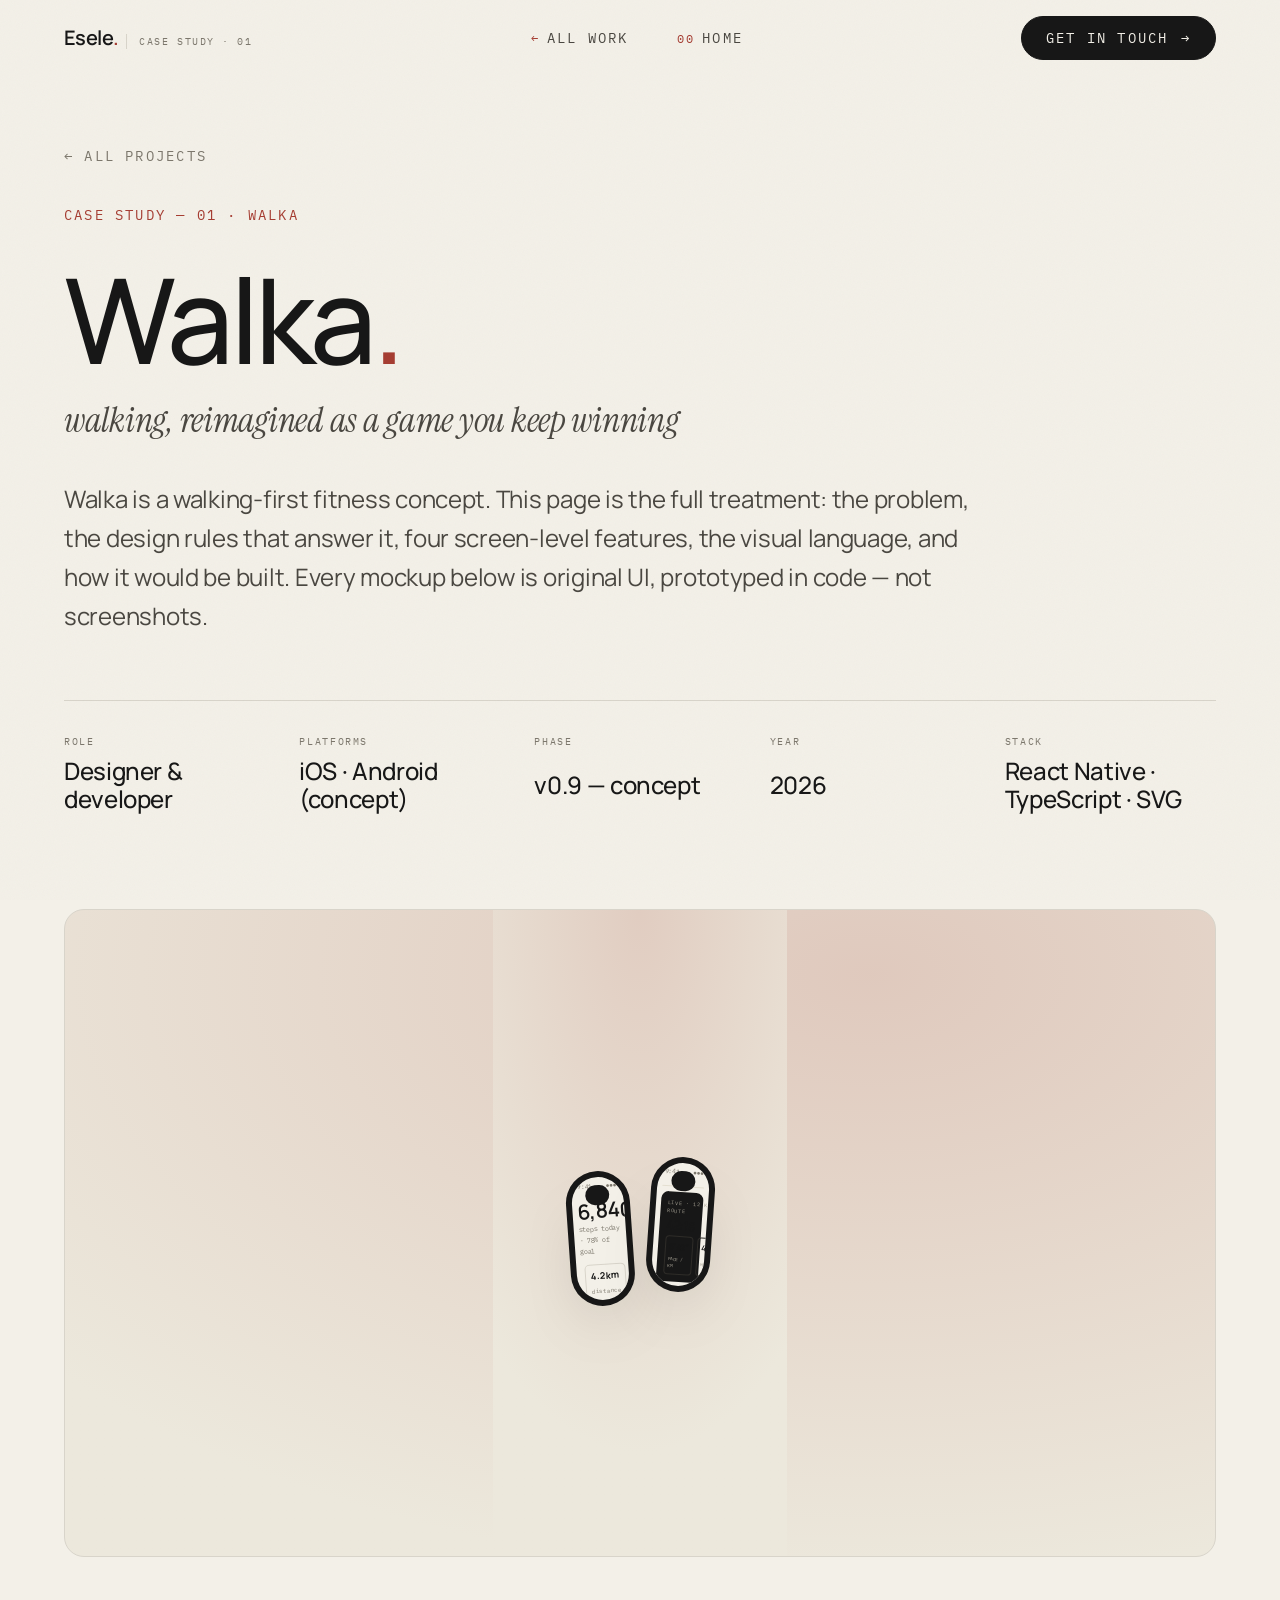
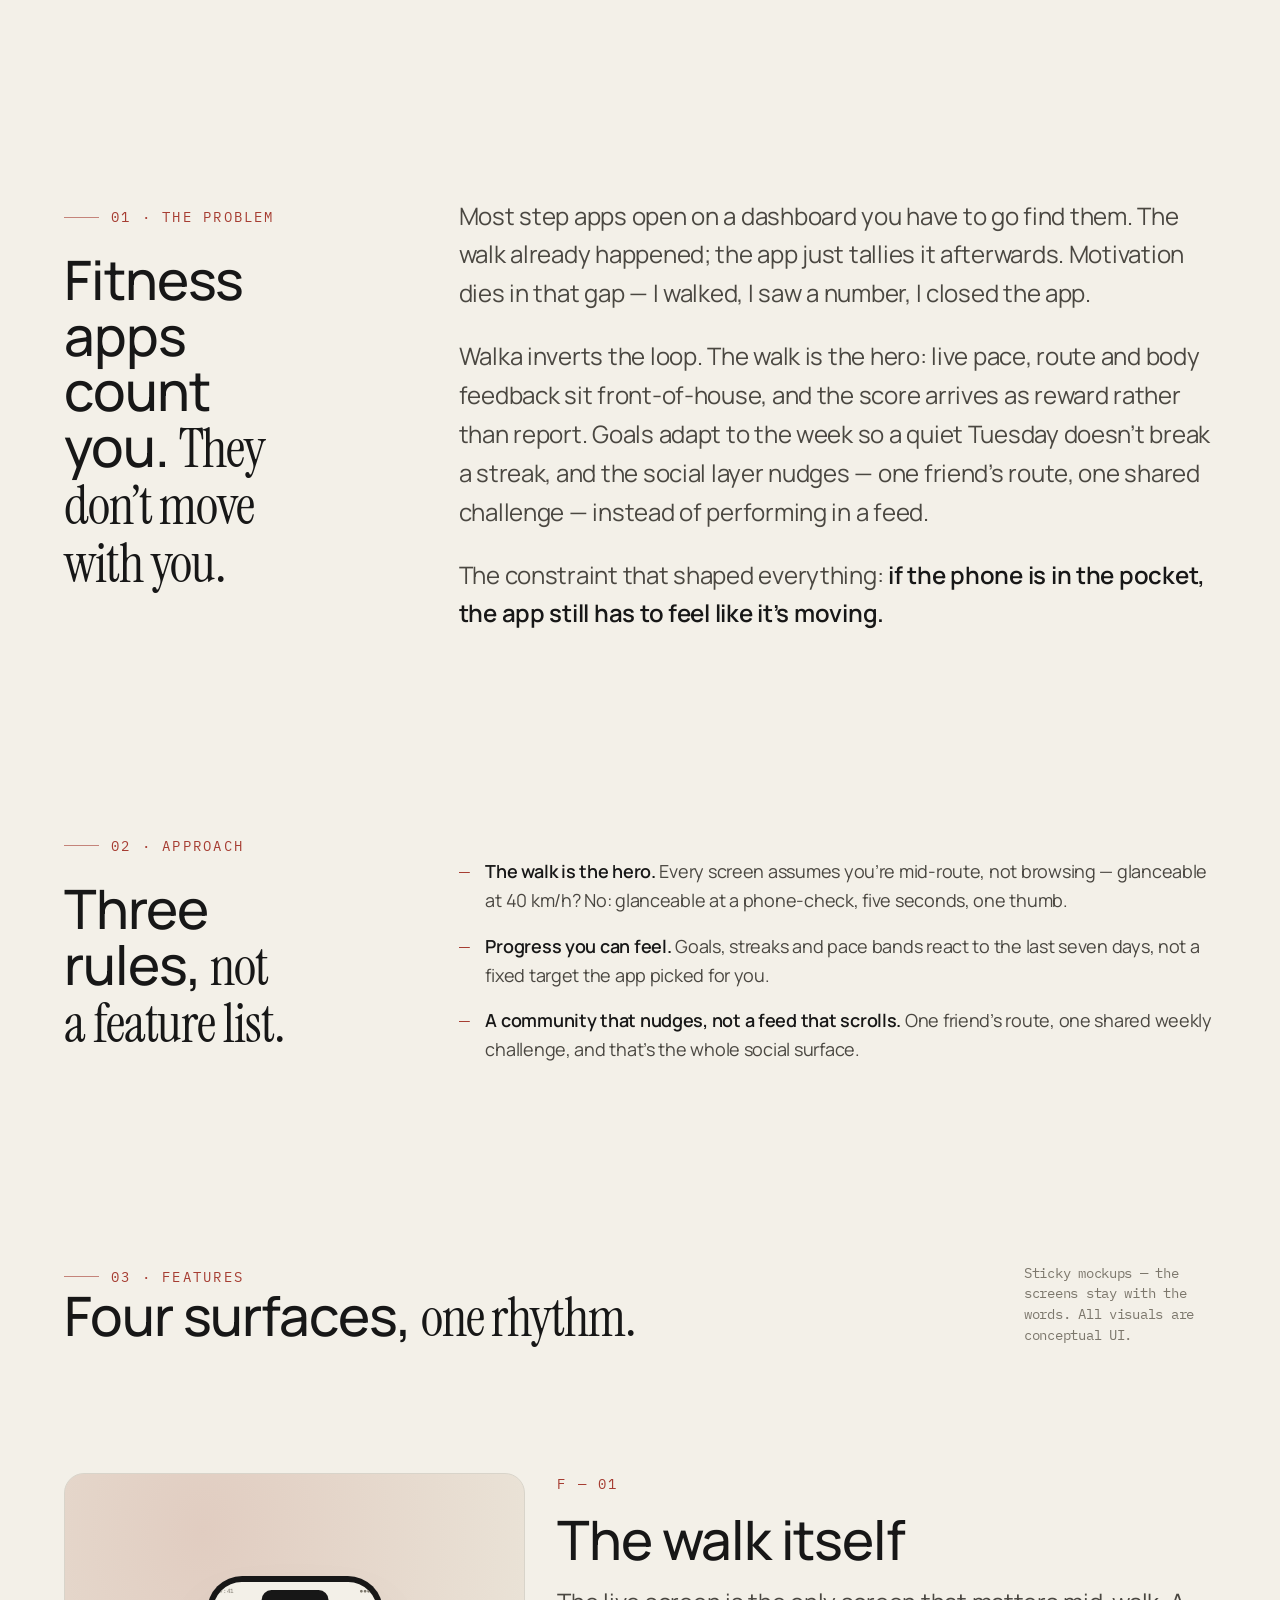
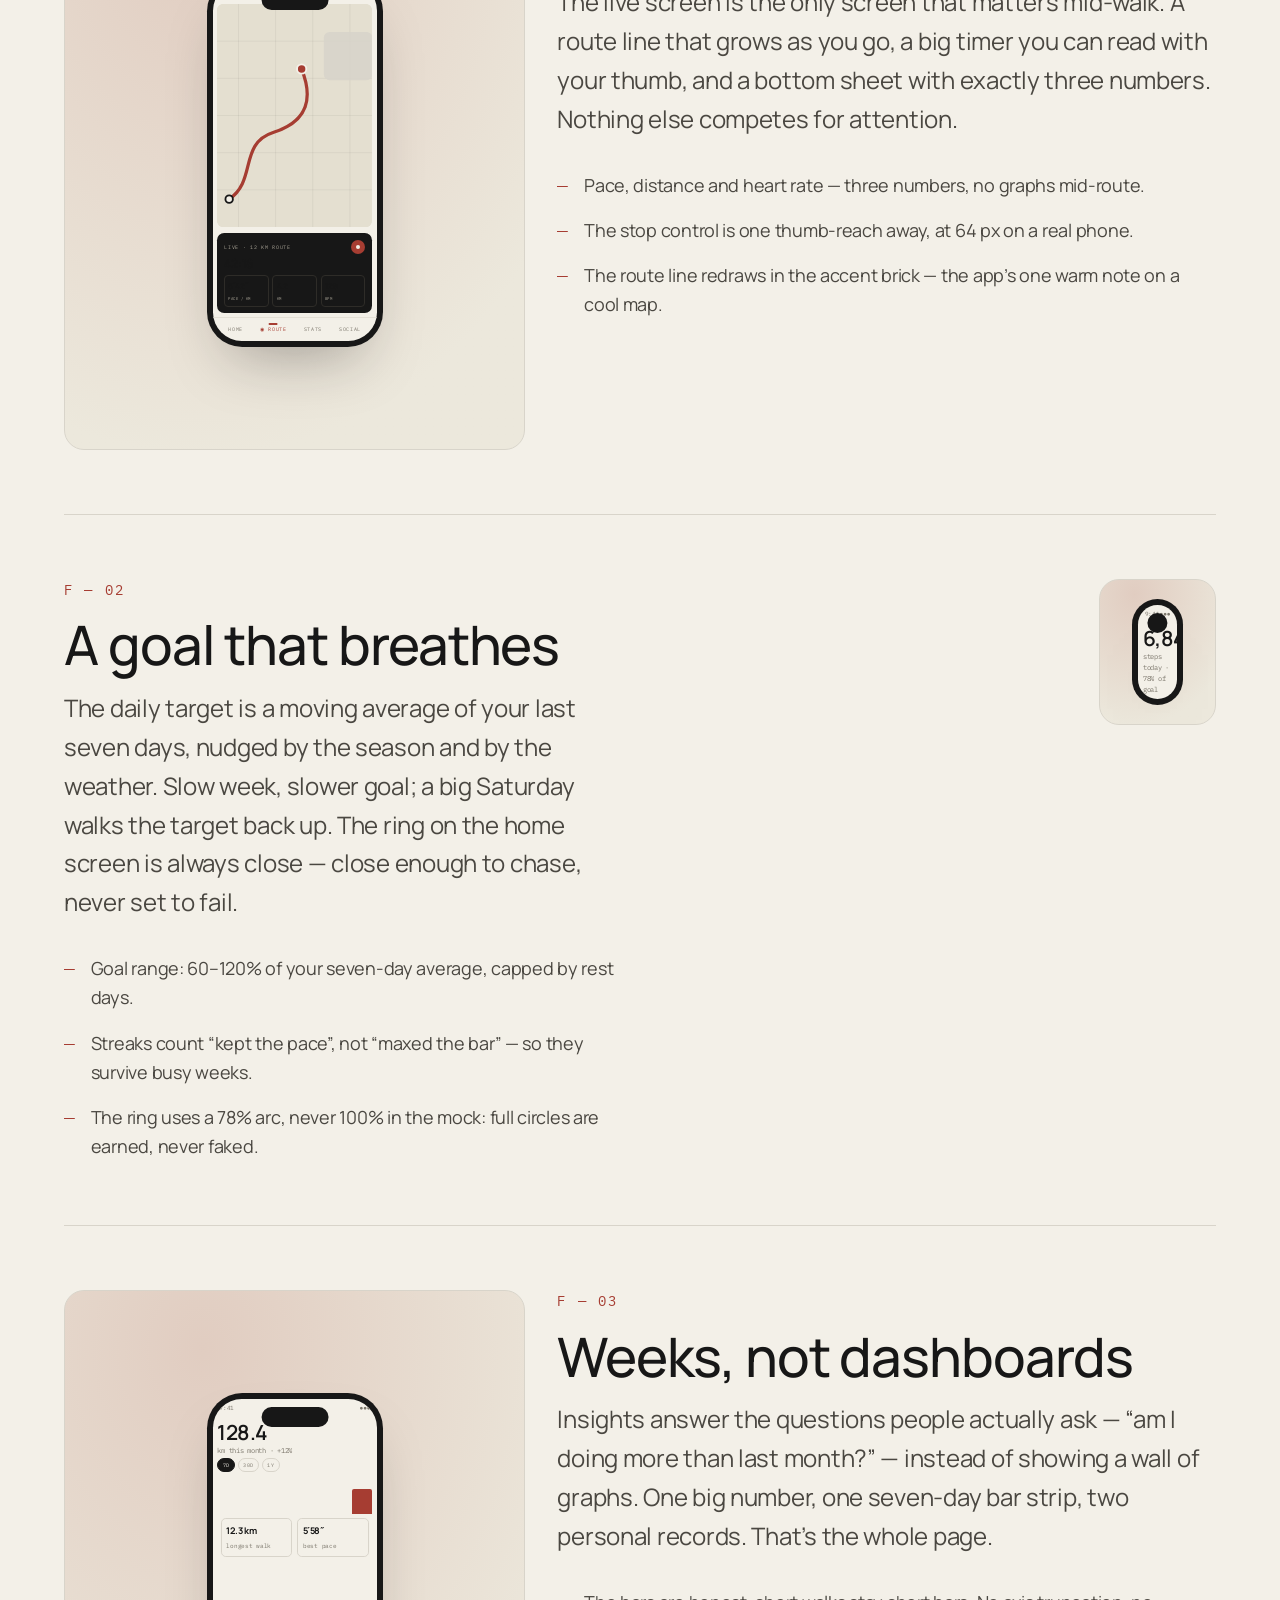
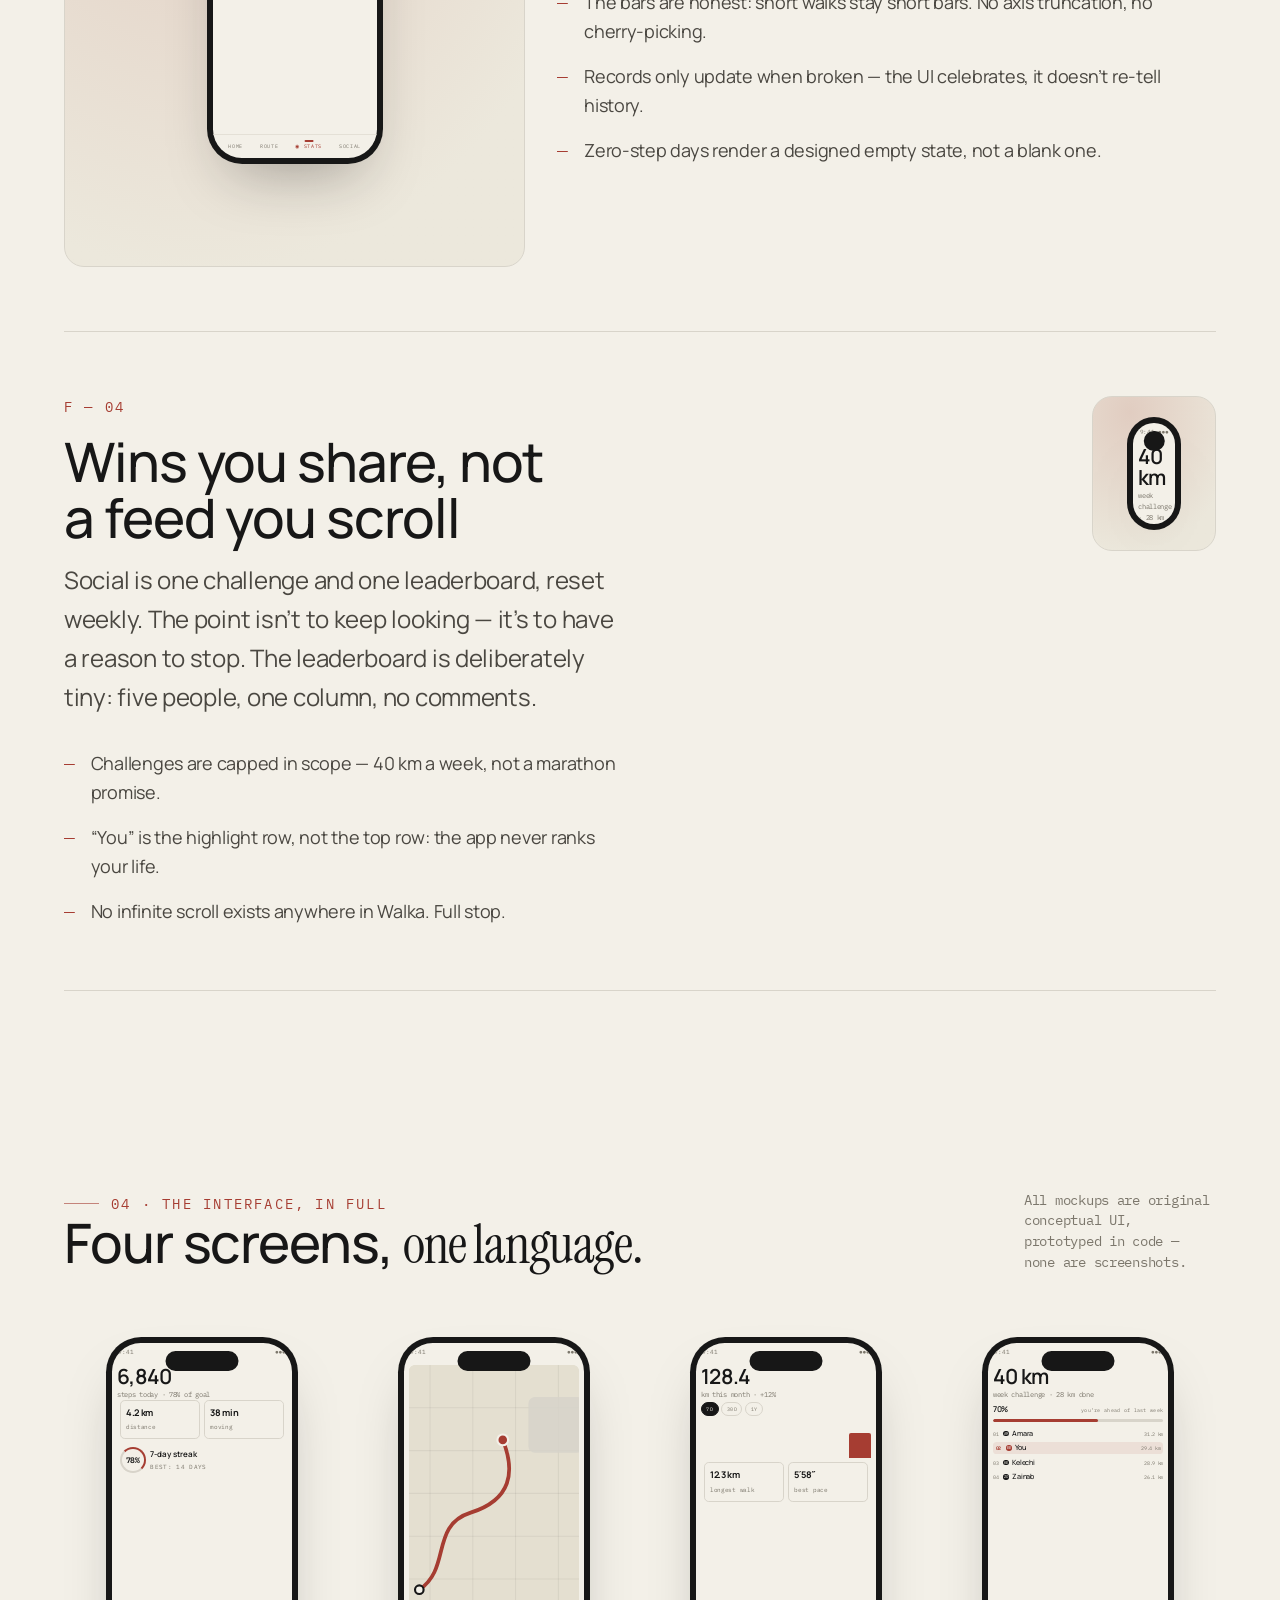
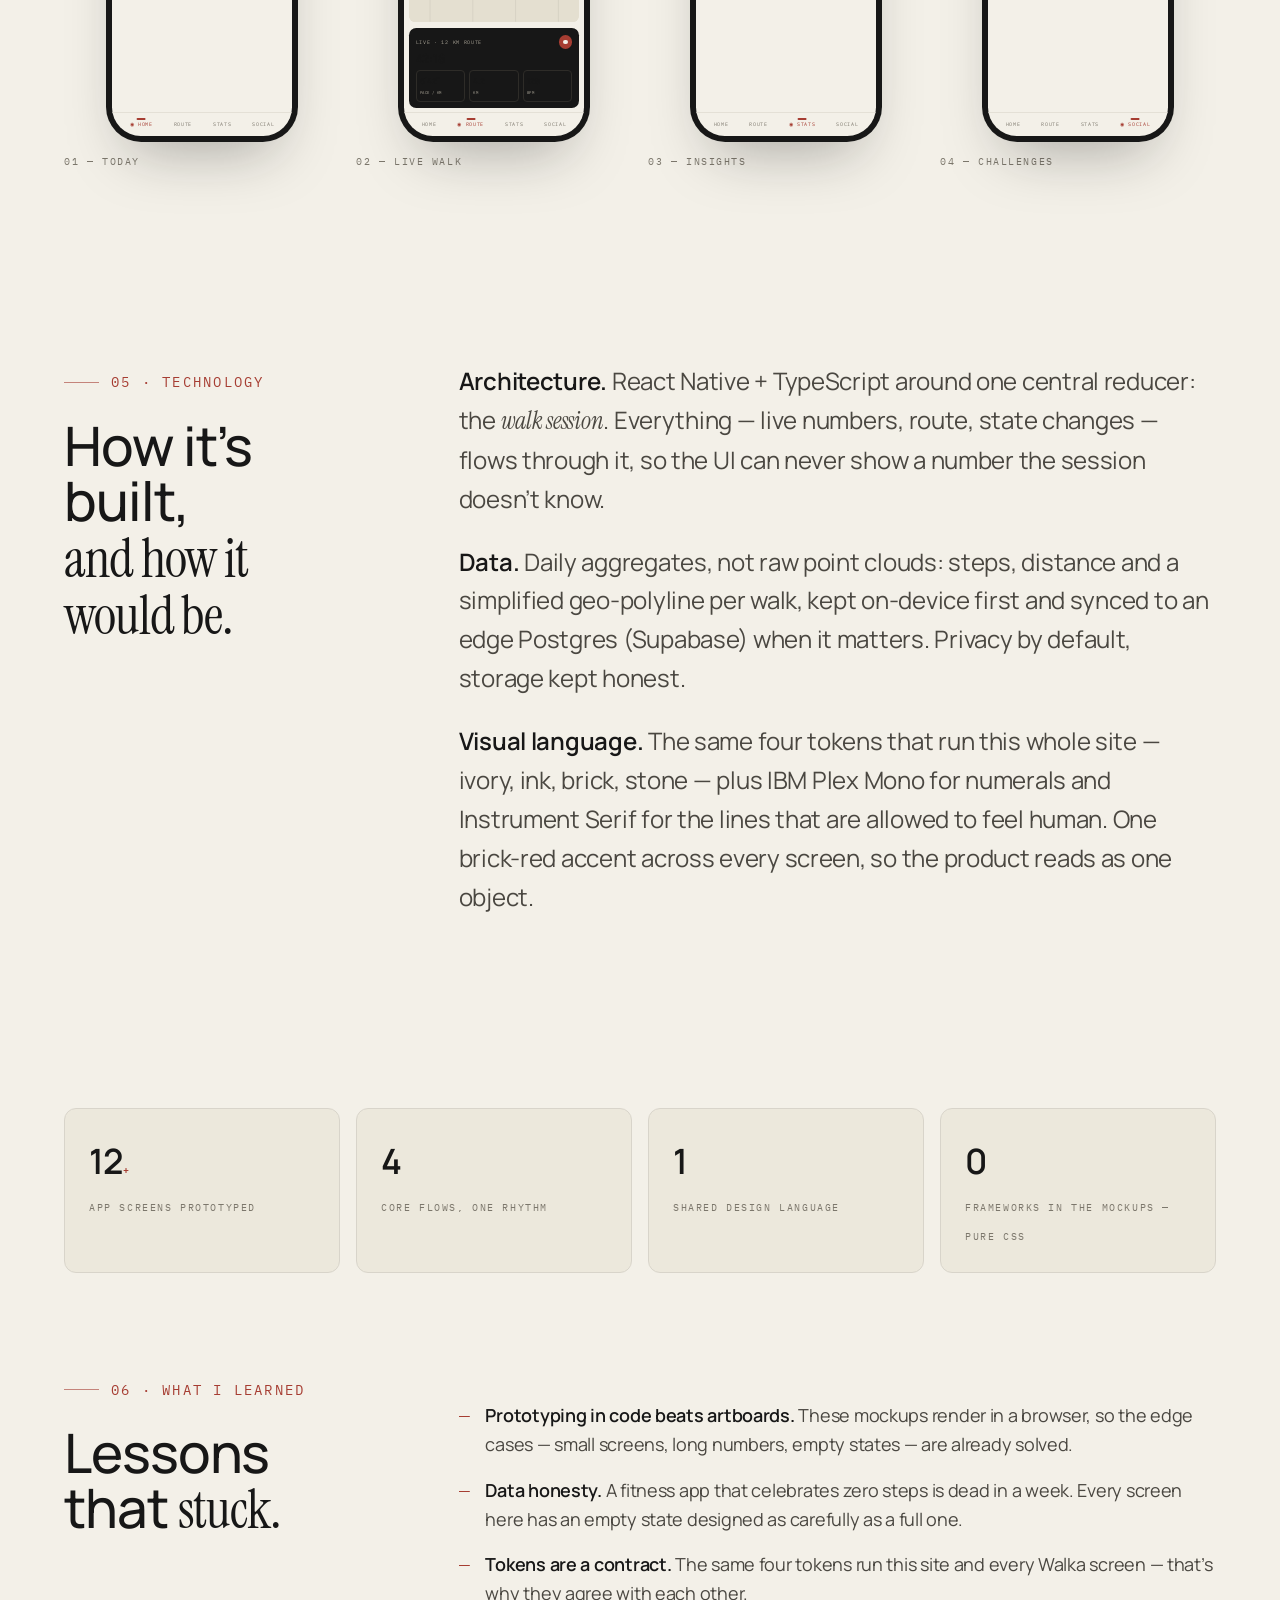
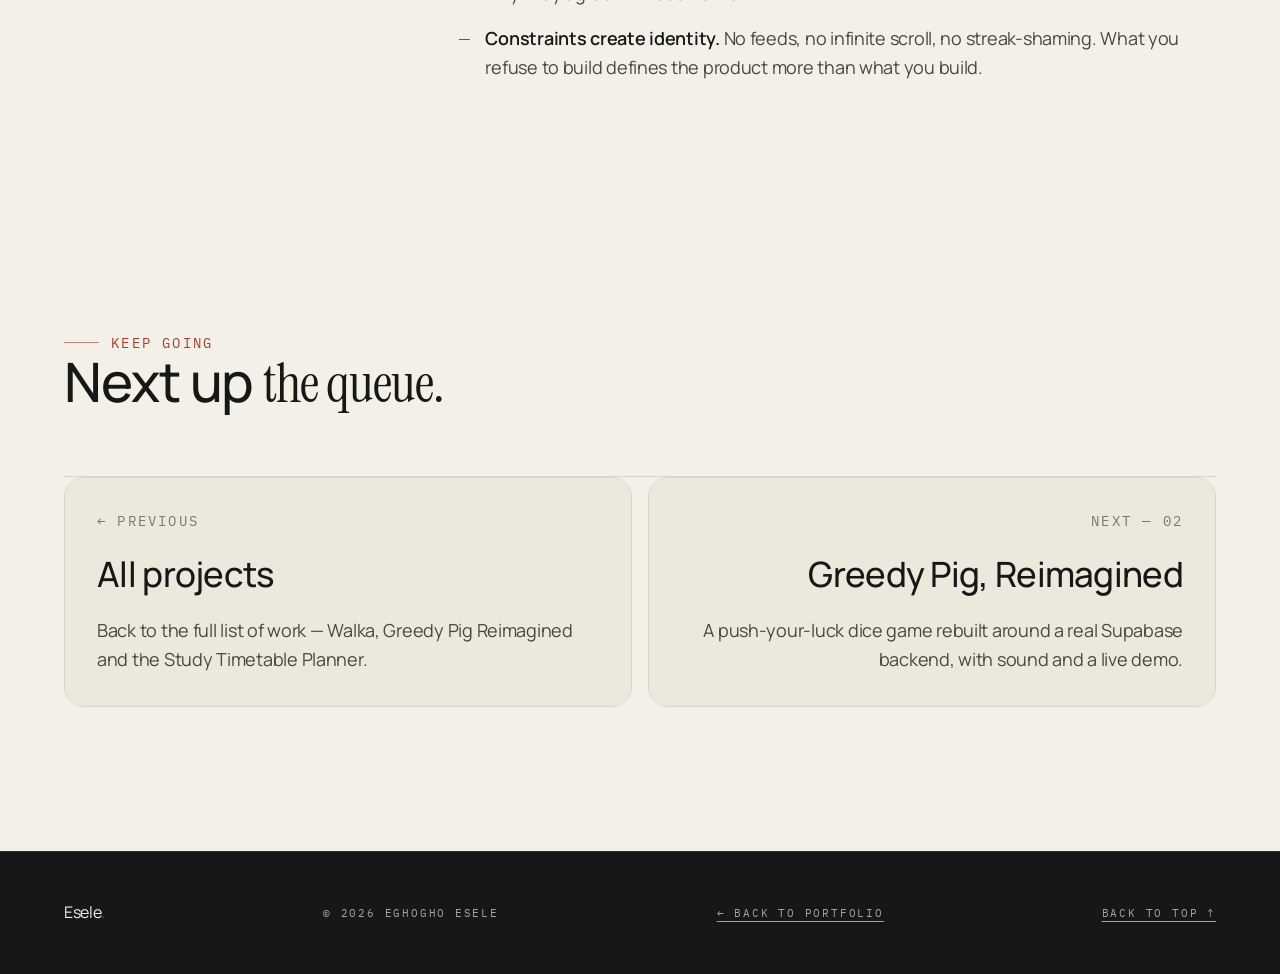
==== commit 4a4b4901: "email" ====
--- a/walka.html
+++ b/walka.html
@@ -48,7 +48,7 @@
         <li><a href="index.html#contact"><span class="n">03</span>Contact</a></li>
       </ol>
       <div class="nav__foot">
-        <span data-live="email">hello@yourname.dev</span>
+        <span data-live="email">eseleeghogho@gmail.com</span>
         <span>Walka — case study 01</span>
       </div>
     </div>
